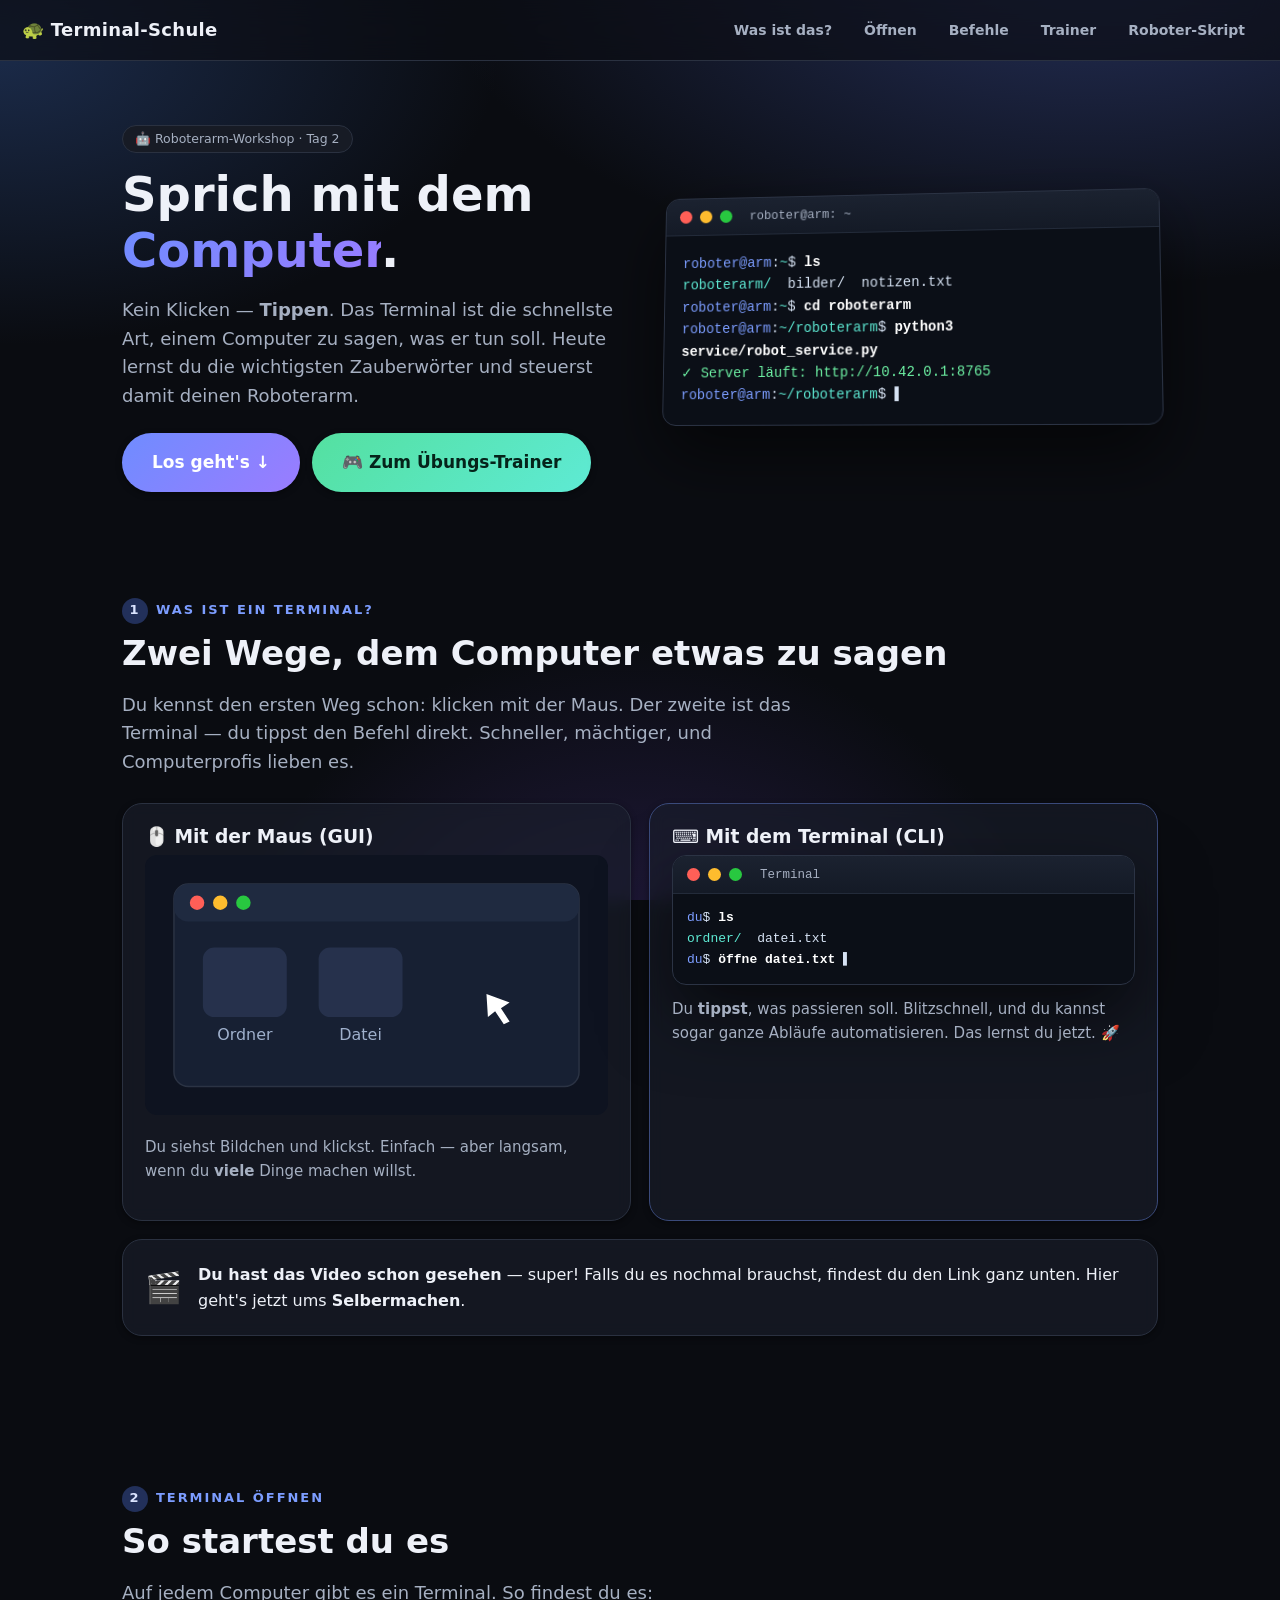
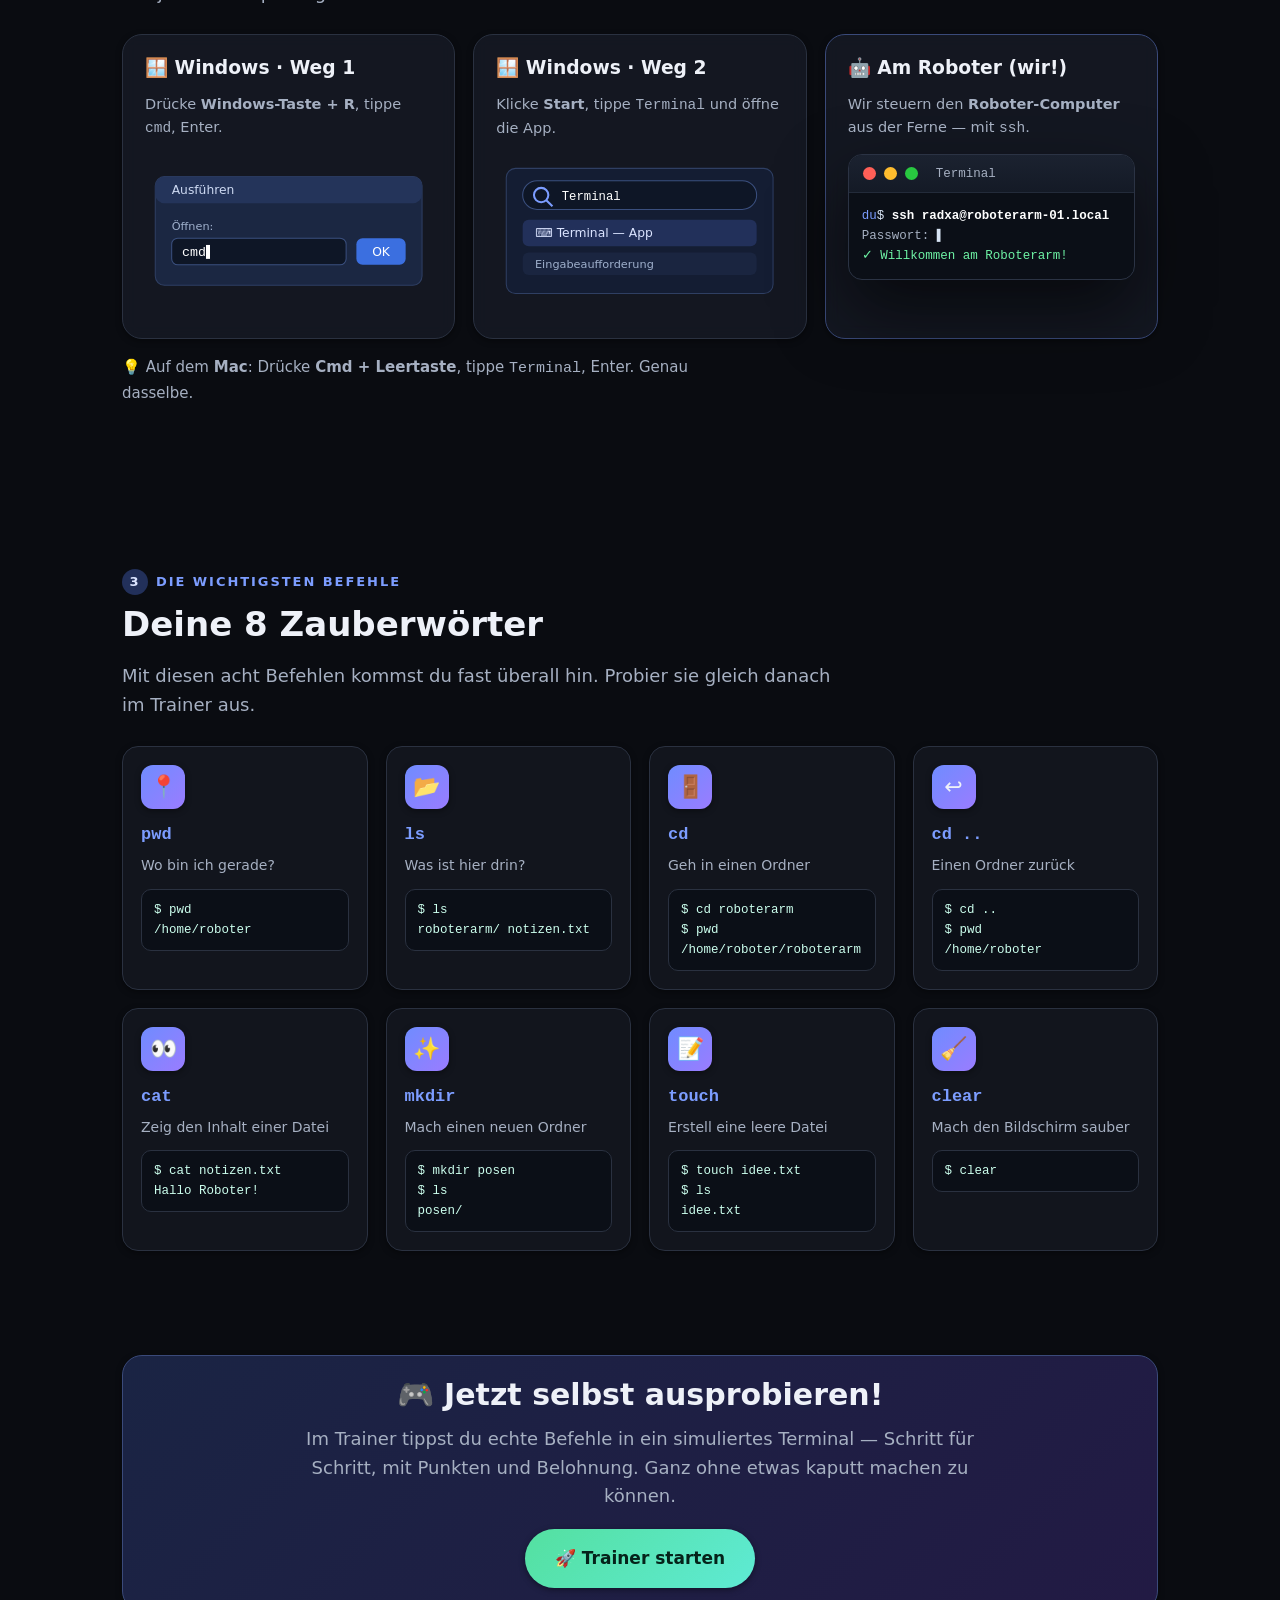
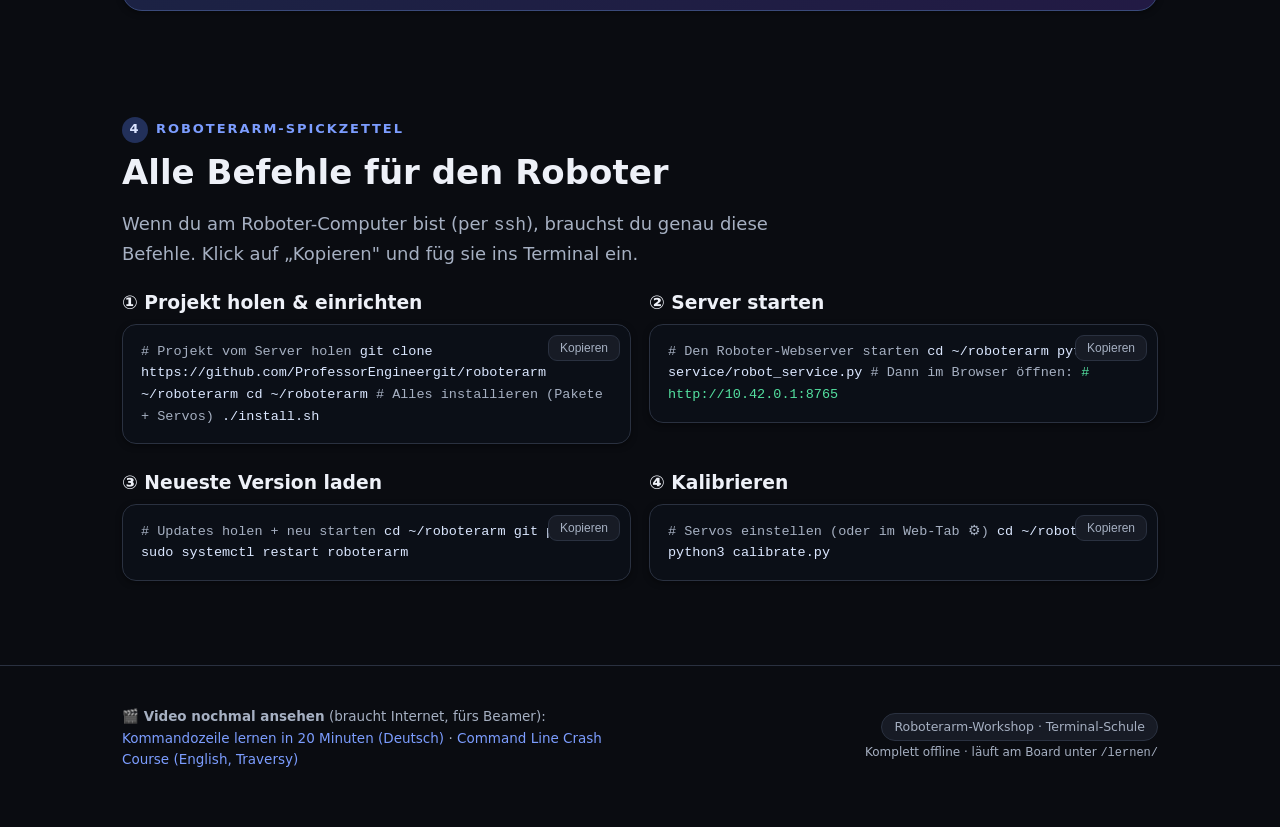
==== lernen/index.html @ f3b768ee "Lern-Website "Terminal-Schule" + Duolingo-Shell-Trainer + GH-Pages-Deploy Neuer Ordner lernen/ als e" ====
<!doctype html>
<html lang="de">
<head>
<meta charset="utf-8">
<meta name="viewport" content="width=device-width, initial-scale=1">
<title>Terminal-Schule 🐢 — Roboterarm-Workshop</title>
<link rel="stylesheet" href="style.css">
</head>
<body>

<nav class="nav">
  <span class="logo">🐢 Terminal-Schule</span>
  <span class="links">
    <a href="#was">Was ist das?</a>
    <a href="#oeffnen">Öffnen</a>
    <a href="#befehle">Befehle</a>
    <a href="trainer/">Trainer</a>
    <a href="#skript">Roboter-Skript</a>
  </span>
</nav>

<!-- HERO -->
<header class="wrap" style="padding:64px 22px 30px;">
  <div class="grid g2" style="align-items:center;gap:34px;">
    <div>
      <span class="badge">🤖 Roboterarm-Workshop · Tag 2</span>
      <h1 style="font-size:48px;font-weight:900;margin:14px 0 10px;">
        Sprich mit dem <span class="grad-text">Computer</span>.
      </h1>
      <p class="lead">Kein Klicken — <b>Tippen</b>. Das Terminal ist die schnellste Art, einem Computer
        zu sagen, was er tun soll. Heute lernst du die wichtigsten Zauberwörter und steuerst damit deinen Roboterarm.</p>
      <div style="display:flex;gap:12px;flex-wrap:wrap;margin-top:22px;">
        <a class="btn primary gross" href="#was">Los geht's ↓</a>
        <a class="btn green gross" href="trainer/">🎮 Zum Übungs-Trainer</a>
      </div>
    </div>
    <div class="float">
      <div class="fenster tilt">
        <div class="bar"><span class="dot r"></span><span class="dot y"></span><span class="dot g"></span>
          <span class="titel">roboter@arm: ~</span></div>
        <div class="term"><span class="pr">roboter@arm</span>:<span class="dir">~</span>$ <span class="cmd">ls</span>
<span class="dir">roboterarm/</span>  bilder/  notizen.txt
<span class="pr">roboter@arm</span>:<span class="dir">~</span>$ <span class="cmd">cd roboterarm</span>
<span class="pr">roboter@arm</span>:<span class="dir">~/roboterarm</span>$ <span class="cmd">python3 service/robot_service.py</span>
<span class="ok">✓ Server läuft: http://10.42.0.1:8765</span>
<span class="pr">roboter@arm</span>:<span class="dir">~/roboterarm</span>$ <span class="blink">▌</span></div>
      </div>
    </div>
  </div>
</header>

<!-- 1. WAS IST DAS -->
<section id="was"><div class="wrap">
  <span class="kapitel"><span class="nr">1</span> Was ist ein Terminal?</span>
  <h2 class="titel">Zwei Wege, dem Computer etwas zu sagen</h2>
  <p class="lead">Du kennst den ersten Weg schon: klicken mit der Maus. Der zweite ist das Terminal — du tippst
    den Befehl direkt. Schneller, mächtiger, und Computerprofis lieben es.</p>
  <div class="grid g2" style="margin-top:26px;">
    <div class="karte">
      <h3>🖱️ Mit der Maus (GUI)</h3>
      <svg viewBox="0 0 320 180" style="width:100%;height:auto;border-radius:12px;background:#0e1320;">
        <rect x="20" y="20" width="280" height="140" rx="10" fill="#172033" stroke="#2b3344"/>
        <rect x="20" y="20" width="280" height="26" rx="10" fill="#1f2a40"/>
        <circle cx="36" cy="33" r="5" fill="#ff5f57"/><circle cx="52" cy="33" r="5" fill="#febc2e"/><circle cx="68" cy="33" r="5" fill="#28c840"/>
        <rect x="40" y="64" width="58" height="48" rx="8" fill="#26314c"/><text x="69" y="128" fill="#9fb0cc" font-size="11" text-anchor="middle">Ordner</text>
        <rect x="120" y="64" width="58" height="48" rx="8" fill="#26314c"/><text x="149" y="128" fill="#9fb0cc" font-size="11" text-anchor="middle">Datei</text>
        <path d="M236 96 l16 6 -6 4 6 9 -4 2 -6 -9 -5 4 z" fill="#fff"/>
      </svg>
      <p class="lead" style="font-size:15px;margin-top:12px;">Du siehst Bildchen und klickst. Einfach — aber langsam,
        wenn du <b>viele</b> Dinge machen willst.</p>
    </div>
    <div class="karte" style="border-color:#3a4a7a;">
      <h3>⌨️ Mit dem Terminal (CLI)</h3>
      <div class="fenster">
        <div class="bar"><span class="dot r"></span><span class="dot y"></span><span class="dot g"></span><span class="titel">Terminal</span></div>
        <div class="term" style="font-size:13px;padding:14px;"><span class="pr">du</span>$ <span class="cmd">ls</span>
<span class="dir">ordner/</span>  datei.txt
<span class="pr">du</span>$ <span class="cmd">öffne datei.txt</span> <span class="blink">▌</span></div>
      </div>
      <p class="lead" style="font-size:15px;margin-top:12px;">Du <b>tippst</b>, was passieren soll. Blitzschnell, und
        du kannst sogar ganze Abläufe automatisieren. Das lernst du jetzt. 🚀</p>
    </div>
  </div>
  <div class="karte" style="margin-top:18px;display:flex;gap:16px;align-items:center;flex-wrap:wrap;">
    <span style="font-size:30px;">🎬</span>
    <div style="flex:1;min-width:240px;">
      <b>Du hast das Video schon gesehen</b> — super! Falls du es nochmal brauchst, findest du den Link ganz unten.
      Hier geht's jetzt ums <b>Selbermachen</b>.
    </div>
  </div>
</div></section>

<!-- 2. ÖFFNEN -->
<section id="oeffnen"><div class="wrap">
  <span class="kapitel"><span class="nr">2</span> Terminal öffnen</span>
  <h2 class="titel">So startest du es</h2>
  <p class="lead">Auf jedem Computer gibt es ein Terminal. So findest du es:</p>
  <div class="grid g3" style="margin-top:26px;">

    <div class="karte">
      <h3>🪟 Windows · Weg 1</h3>
      <p class="lead" style="font-size:14.5px;">Drücke <b>Windows-Taste + R</b>, tippe <code>cmd</code>, Enter.</p>
      <svg viewBox="0 0 280 150" style="width:100%;height:auto;">
        <rect x="10" y="22" width="260" height="106" rx="9" fill="#1b2742" stroke="#2f3f63"/>
        <rect x="10" y="22" width="260" height="26" rx="9" fill="#24345a"/>
        <text x="26" y="39" fill="#cdd9f2" font-size="12">Ausführen</text>
        <text x="26" y="74" fill="#9fb0cc" font-size="11">Öffnen:</text>
        <rect x="26" y="82" width="170" height="26" rx="6" fill="#0e1626" stroke="#3a4f7e"/>
        <text x="36" y="99" fill="#fff" font-size="13" font-family="monospace">cmd<tspan class="blink">▌</tspan></text>
        <rect x="206" y="82" width="48" height="26" rx="6" fill="#3b6fe0"/>
        <text x="230" y="99" fill="#fff" font-size="12" text-anchor="middle">OK</text>
      </svg>
    </div>

    <div class="karte">
      <h3>🪟 Windows · Weg 2</h3>
      <p class="lead" style="font-size:14.5px;">Klicke <b>Start</b>, tippe <code>Terminal</code> und öffne die App.</p>
      <svg viewBox="0 0 280 150" style="width:100%;height:auto;">
        <rect x="10" y="14" width="260" height="122" rx="9" fill="#141d33" stroke="#2f3f63"/>
        <rect x="26" y="26" width="228" height="28" rx="14" fill="#0e1626" stroke="#3a4f7e"/>
        <circle cx="44" cy="40" r="7" fill="none" stroke="#7c9dff" stroke-width="2"/><line x1="49" y1="45" x2="55" y2="51" stroke="#7c9dff" stroke-width="2"/>
        <text x="64" y="45" fill="#fff" font-size="12" font-family="monospace">Terminal</text>
        <rect x="26" y="64" width="228" height="26" rx="6" fill="#22305a"/>
        <text x="38" y="81" fill="#dbe4ff" font-size="12">⌨️  Terminal — App</text>
        <rect x="26" y="96" width="228" height="22" rx="6" fill="#1a2540"/>
        <text x="38" y="111" fill="#9fb0cc" font-size="11">Eingabeaufforderung</text>
      </svg>
    </div>

    <div class="karte" style="border-color:#3a4a7a;">
      <h3>🤖 Am Roboter (wir!)</h3>
      <p class="lead" style="font-size:14.5px;">Wir steuern den <b>Roboter-Computer</b> aus der Ferne — mit <code>ssh</code>.</p>
      <div class="fenster"><div class="bar"><span class="dot r"></span><span class="dot y"></span><span class="dot g"></span><span class="titel">Terminal</span></div>
        <div class="term" style="font-size:12.5px;padding:13px;"><span class="pr">du</span>$ <span class="cmd">ssh radxa@roboterarm-01.local</span>
<span class="mut">Passwort:</span> <span class="blink">▌</span>
<span class="ok">✓ Willkommen am Roboterarm!</span></div></div>
    </div>
  </div>
  <p class="lead" style="margin-top:16px;font-size:15px;">💡 Auf dem <b>Mac</b>: Drücke <b>Cmd + Leertaste</b>,
    tippe <code>Terminal</code>, Enter. Genau dasselbe.</p>
</div></section>

<!-- 3. BEFEHLE -->
<section id="befehle"><div class="wrap">
  <span class="kapitel"><span class="nr">3</span> Die wichtigsten Befehle</span>
  <h2 class="titel">Deine 8 Zauberwörter</h2>
  <p class="lead">Mit diesen acht Befehlen kommst du fast überall hin. Probier sie gleich danach im Trainer aus.</p>
  <div class="grid g4" style="margin-top:26px;" id="befehle-grid"></div>
</div></section>

<!-- CTA Trainer -->
<section style="padding:30px 0;"><div class="wrap">
  <div class="karte" style="text-align:center;background:linear-gradient(135deg,#1a2444,#221a44);border-color:#3a4a7a;">
    <h2 style="font-size:30px;">🎮 Jetzt selbst ausprobieren!</h2>
    <p class="lead" style="margin:0 auto 18px;">Im Trainer tippst du echte Befehle in ein simuliertes Terminal —
      Schritt für Schritt, mit Punkten und Belohnung. Ganz ohne etwas kaputt machen zu können.</p>
    <a class="btn green gross" href="trainer/">🚀 Trainer starten</a>
  </div>
</div></section>

<!-- 4. ROBOTER-SKRIPT -->
<section id="skript"><div class="wrap">
  <span class="kapitel"><span class="nr">4</span> Roboterarm-Spickzettel</span>
  <h2 class="titel">Alle Befehle für den Roboter</h2>
  <p class="lead">Wenn du am Roboter-Computer bist (per <code>ssh</code>), brauchst du genau diese Befehle.
    Klick auf „Kopieren" und füg sie ins Terminal ein.</p>

  <div class="grid g2" style="margin-top:24px;">
    <div>
      <h3>① Projekt holen &amp; einrichten</h3>
      <div class="code"><button class="copy">Kopieren</button><span class="c"># Projekt vom Server holen</span>
git clone https://github.com/ProfessorEngineergit/roboterarm ~/roboterarm
cd ~/roboterarm
<span class="c"># Alles installieren (Pakete + Servos)</span>
./install.sh</div>
    </div>
    <div>
      <h3>② Server starten</h3>
      <div class="code"><button class="copy">Kopieren</button><span class="c"># Den Roboter-Webserver starten</span>
cd ~/roboterarm
python3 service/robot_service.py
<span class="c"># Dann im Browser öffnen:</span>
<span class="p"># http://10.42.0.1:8765</span></div>
    </div>
    <div>
      <h3>③ Neueste Version laden</h3>
      <div class="code"><button class="copy">Kopieren</button><span class="c"># Updates holen + neu starten</span>
cd ~/roboterarm
git pull
sudo systemctl restart roboterarm</div>
    </div>
    <div>
      <h3>④ Kalibrieren</h3>
      <div class="code"><button class="copy">Kopieren</button><span class="c"># Servos einstellen (oder im Web-Tab ⚙)</span>
cd ~/roboterarm
python3 calibrate.py</div>
    </div>
  </div>
</div></section>

<footer class="foot"><div class="wrap">
  <div class="grid g2" style="align-items:center;">
    <div>
      <b>🎬 Video nochmal ansehen</b> (braucht Internet, fürs Beamer):<br>
      <a href="https://www.youtube.com/watch?v=4xjaPQCiBfM" target="_blank" rel="noopener">Kommandozeile lernen in 20 Minuten (Deutsch)</a> ·
      <a href="https://www.youtube.com/watch?v=uwAqEzhyjtw" target="_blank" rel="noopener">Command Line Crash Course (English, Traversy)</a>
    </div>
    <div style="text-align:right;">
      <span class="badge">Roboterarm-Workshop · Terminal-Schule</span><br>
      <span style="font-size:12px;">Komplett offline · läuft am Board unter <code>/lernen/</code></span>
    </div>
  </div>
</div></footer>

<script>
const BEFEHLE = [
  ["📍","pwd","Wo bin ich gerade?","$ pwd\n/home/roboter"],
  ["📂","ls","Was ist hier drin?","$ ls\nroboterarm/  notizen.txt"],
  ["🚪","cd","Geh in einen Ordner","$ cd roboterarm\n$ pwd\n/home/roboter/roboterarm"],
  ["↩️","cd ..","Einen Ordner zurück","$ cd ..\n$ pwd\n/home/roboter"],
  ["👀","cat","Zeig den Inhalt einer Datei","$ cat notizen.txt\nHallo Roboter!"],
  ["✨","mkdir","Mach einen neuen Ordner","$ mkdir posen\n$ ls\nposen/"],
  ["📝","touch","Erstell eine leere Datei","$ touch idee.txt\n$ ls\nidee.txt"],
  ["🧹","clear","Mach den Bildschirm sauber","$ clear"],
];
document.getElementById("befehle-grid").innerHTML = BEFEHLE.map(([i,c,t,m]) => `
  <div class="cmd-karte">
    <div class="ikon" style="font-size:22px;">${i}</div>
    <code>${c}</code>
    <p>${t}</p>
    <div class="mini">${m.replace(/\n/g,"<br>")}</div>
  </div>`).join("");

document.querySelectorAll(".copy").forEach(btn => btn.addEventListener("click", () => {
  const code = btn.parentElement.cloneNode(true);
  code.querySelector(".copy").remove();
  navigator.clipboard.writeText(code.textContent.trim()).then(() => {
    btn.textContent = "✓ Kopiert"; setTimeout(() => btn.textContent = "Kopieren", 1500);
  }).catch(() => { btn.textContent = "⌘C drücken"; });
}));
</script>
</body>
</html>
---- lernen/style.css ----
/* Terminal-Schule — gemeinsames Design (dunkel, „krass", 3D, offline, ohne Web-Fonts) */
:root{
  --bg:#0a0c11; --surface:#12151d; --surface-2:#171b25; --glass:rgba(28,33,46,.6);
  --primary:#7c9dff; --violet:#9b8cff; --green:#54e0a0; --termgreen:#6ef3a5;
  --amber:#fbbf24; --pink:#f472b6; --cyan:#5eead4; --red:#ef4444;
  --text:#eef1f8; --muted:#a6b0c2; --outline:#2a3140;
  --grad:linear-gradient(135deg,#6f8cff,#9a7cff); --grad2:linear-gradient(135deg,#54e0a0,#5eead4);
  --e1:0 2px 6px rgba(0,0,0,.4); --e2:0 12px 30px rgba(0,0,0,.5); --e3:0 30px 70px rgba(0,0,0,.6);
  --r:20px;
}
*{box-sizing:border-box;}
html{scroll-behavior:smooth;}
body{margin:0;color:var(--text);font-family:system-ui,-apple-system,"Segoe UI",Roboto,sans-serif;line-height:1.6;
  background:
    radial-gradient(1200px 600px at 85% -5%, #25305a 0%, transparent 55%),
    radial-gradient(1000px 600px at 0% 5%, #1b2b4a 0%, transparent 50%),
    radial-gradient(800px 800px at 50% 120%, #2a1f4d 0%, transparent 55%),
    var(--bg);
  background-attachment:fixed;}
a{color:var(--primary);text-decoration:none;}
h1,h2,h3{line-height:1.15;margin:0 0 .4em;}
.wrap{max-width:1080px;margin:0 auto;padding:0 22px;}
.grad-text{background:var(--grad);-webkit-background-clip:text;background-clip:text;color:transparent;}

/* Top-Navigation */
.nav{position:sticky;top:0;z-index:50;display:flex;align-items:center;gap:18px;flex-wrap:wrap;
  padding:12px 22px;background:rgba(12,14,20,.7);backdrop-filter:blur(14px);border-bottom:1px solid var(--outline);}
.nav .logo{font-weight:800;font-size:18px;letter-spacing:.3px;}
.nav .links{display:flex;gap:6px;flex-wrap:wrap;margin-left:auto;}
.nav .links a{color:var(--muted);padding:7px 13px;border-radius:999px;font-size:14px;font-weight:600;transition:.15s;}
.nav .links a:hover{background:var(--surface-2);color:var(--text);}

/* Buttons */
.btn{display:inline-flex;align-items:center;gap:9px;border:none;cursor:pointer;font-weight:700;font-size:15px;
  padding:13px 24px;border-radius:999px;background:var(--surface-2);color:var(--text);box-shadow:var(--e1);
  transition:transform .12s,box-shadow .2s,filter .2s;text-decoration:none;}
.btn:hover{transform:translateY(-2px);box-shadow:var(--e2);}
.btn.primary{background:var(--grad);color:#fff;}
.btn.green{background:var(--grad2);color:#05231a;}
.btn.gross{font-size:17px;padding:16px 30px;}

/* Sektionen */
section{padding:74px 0;}
.kapitel{font-size:13px;font-weight:800;letter-spacing:.15em;text-transform:uppercase;color:var(--primary);
  display:inline-flex;align-items:center;gap:8px;margin-bottom:10px;}
.kapitel .nr{display:inline-grid;place-items:center;width:26px;height:26px;border-radius:50%;
  background:var(--primary-container,#22305a);color:#dbe4ff;font-size:13px;}
h2.titel{font-size:34px;font-weight:800;}
.lead{font-size:18px;color:var(--muted);max-width:62ch;}

/* Glas-Karten */
.karte{background:var(--glass);border:1px solid var(--outline);border-radius:var(--r);padding:22px;
  box-shadow:var(--e1);backdrop-filter:blur(8px);}
.grid{display:grid;gap:18px;}
.g2{grid-template-columns:1fr 1fr;} .g3{grid-template-columns:repeat(3,1fr);} .g4{grid-template-columns:repeat(4,1fr);}
@media(max-width:860px){.g2,.g3,.g4{grid-template-columns:1fr;}}

/* 3D-Terminal-Fenster (SVG-frei, reines CSS) */
.fenster{border-radius:14px;overflow:hidden;border:1px solid #2b3344;background:#0b0f17;box-shadow:var(--e3);}
.fenster .bar{display:flex;align-items:center;gap:8px;height:38px;padding:0 14px;
  background:linear-gradient(180deg,#1b2230,#141a26);border-bottom:1px solid #232b3a;}
.fenster .bar .dot{width:13px;height:13px;border-radius:50%;}
.dot.r{background:#ff5f57;} .dot.y{background:#febc2e;} .dot.g{background:#28c840;}
.fenster .bar .titel{margin-left:10px;font-size:12.5px;color:var(--muted);font-family:ui-monospace,monospace;}
.term{font-family:ui-monospace,"SF Mono",Menlo,monospace;font-size:14px;padding:18px;color:#d7e3f4;
  white-space:pre-wrap;min-height:60px;}
.term .pr{color:var(--primary);} .term .cmd{color:#fff;font-weight:600;} .term .ok{color:var(--termgreen);}
.term .mut{color:var(--muted);} .term .dir{color:var(--cyan);}
.tilt{transform:perspective(1400px) rotateX(6deg) rotateY(-7deg);transition:transform .4s;}
.tilt:hover{transform:perspective(1400px) rotateX(2deg) rotateY(-2deg);}
.blink{animation:blink 1s steps(1) infinite;} @keyframes blink{50%{opacity:0;}}
.float{animation:float 6s ease-in-out infinite;} @keyframes float{50%{transform:translateY(-12px);}}

/* Befehls-Karten */
.cmd-karte{background:var(--surface);border:1px solid var(--outline);border-radius:16px;padding:18px;
  box-shadow:var(--e1);transition:transform .14s,box-shadow .14s,border-color .14s;}
.cmd-karte:hover{transform:translateY(-4px);box-shadow:var(--e2);border-color:var(--primary);}
.cmd-karte .ikon{width:44px;height:44px;border-radius:12px;display:grid;place-items:center;margin-bottom:12px;
  background:var(--grad);box-shadow:var(--e1);}
.cmd-karte code{font-size:17px;font-weight:700;color:var(--primary);font-family:ui-monospace,monospace;}
.cmd-karte p{color:var(--muted);font-size:14px;margin:6px 0 12px;}
.mini{background:#0b0f17;border:1px solid var(--outline);border-radius:10px;padding:10px 12px;
  font-family:ui-monospace,monospace;font-size:12.5px;color:#cfe;}

/* Kopier-Codeblock */
.code{position:relative;background:#0b0f17;border:1px solid var(--outline);border-radius:14px;padding:16px 18px;
  font-family:ui-monospace,monospace;font-size:13.5px;color:#dbe7ff;overflow-x:auto;box-shadow:var(--e1);margin:10px 0;}
.code .c{color:var(--muted);} .code .p{color:var(--green);}
.copy{position:absolute;top:10px;right:10px;background:var(--surface-2);border:1px solid var(--outline);color:var(--muted);
  border-radius:9px;padding:5px 11px;font-size:12px;cursor:pointer;}
.copy:hover{color:var(--text);border-color:var(--primary);}

.foot{padding:40px 0 60px;color:var(--muted);font-size:13.5px;border-top:1px solid var(--outline);}
.badge{display:inline-block;background:var(--surface-2);border:1px solid var(--outline);border-radius:999px;
  padding:3px 12px;font-size:12.5px;color:var(--muted);}
.sr-only{position:absolute;width:1px;height:1px;overflow:hidden;clip:rect(0 0 0 0);}
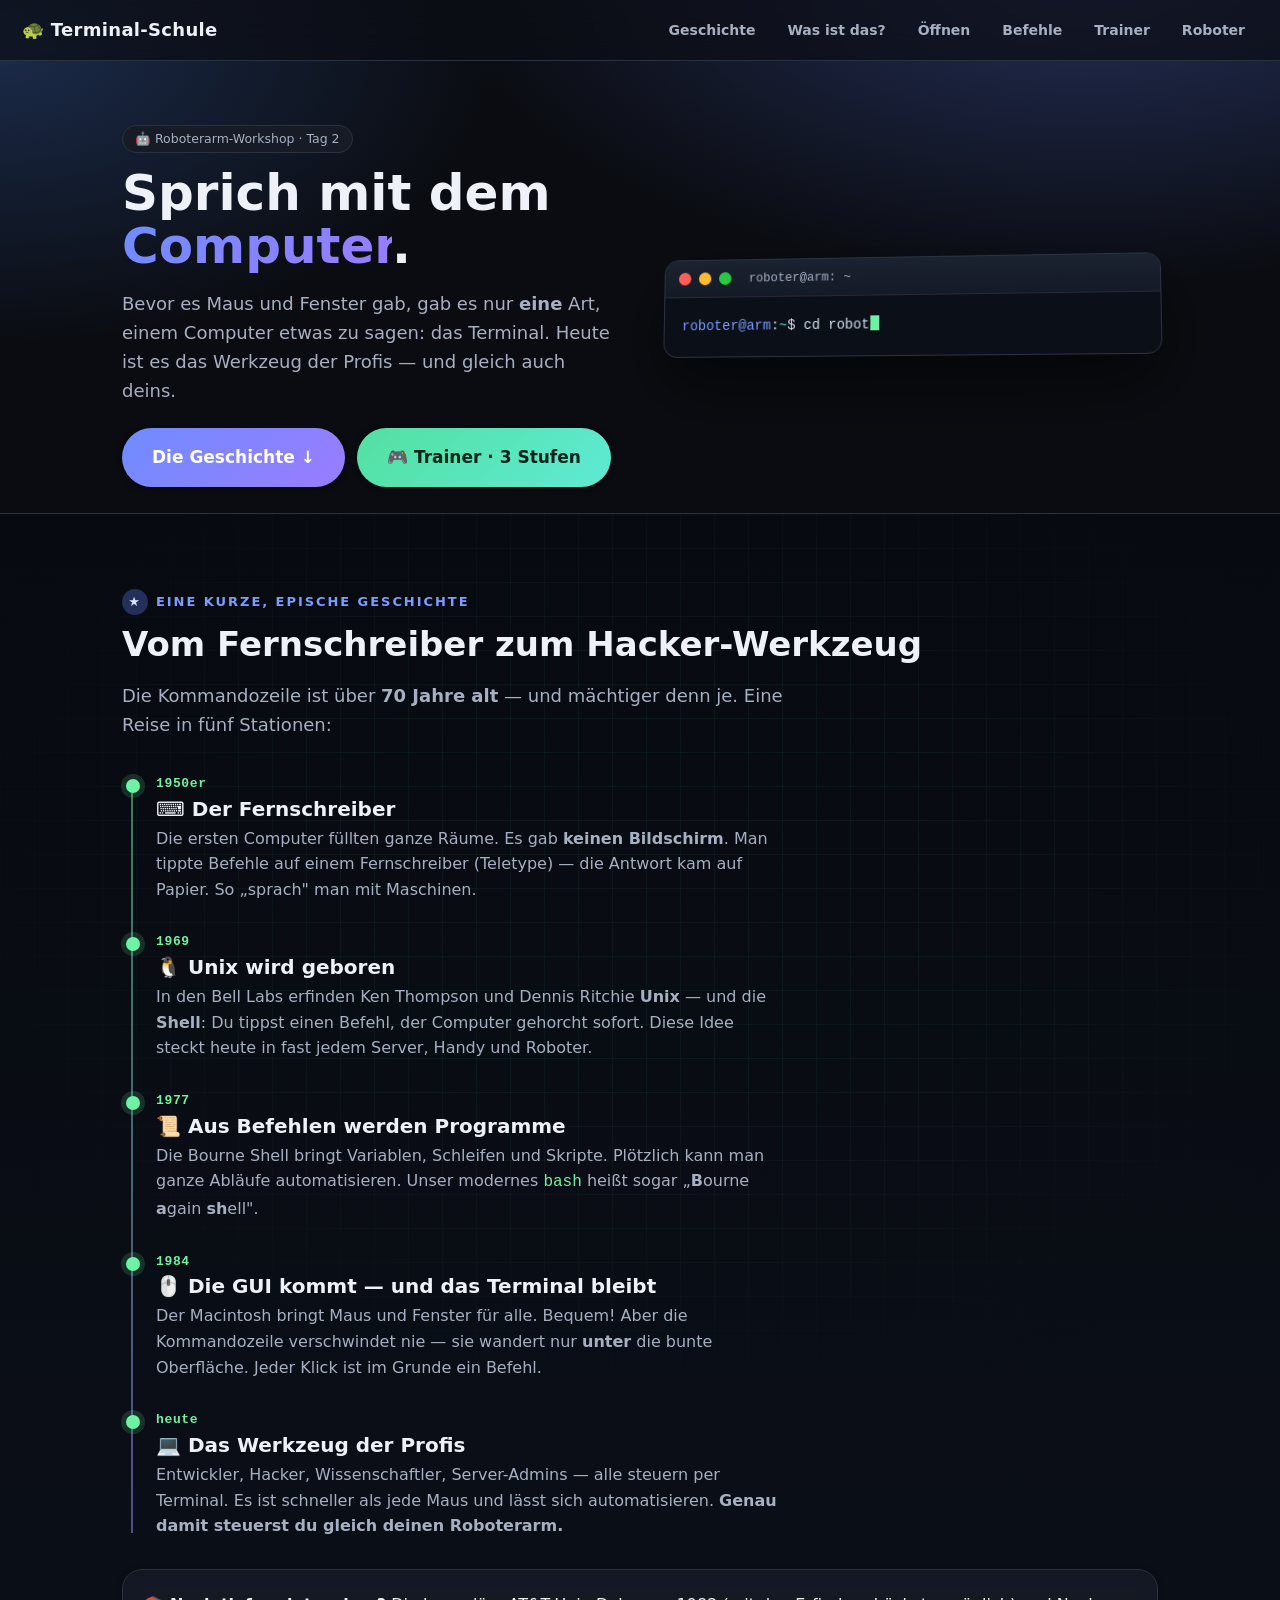
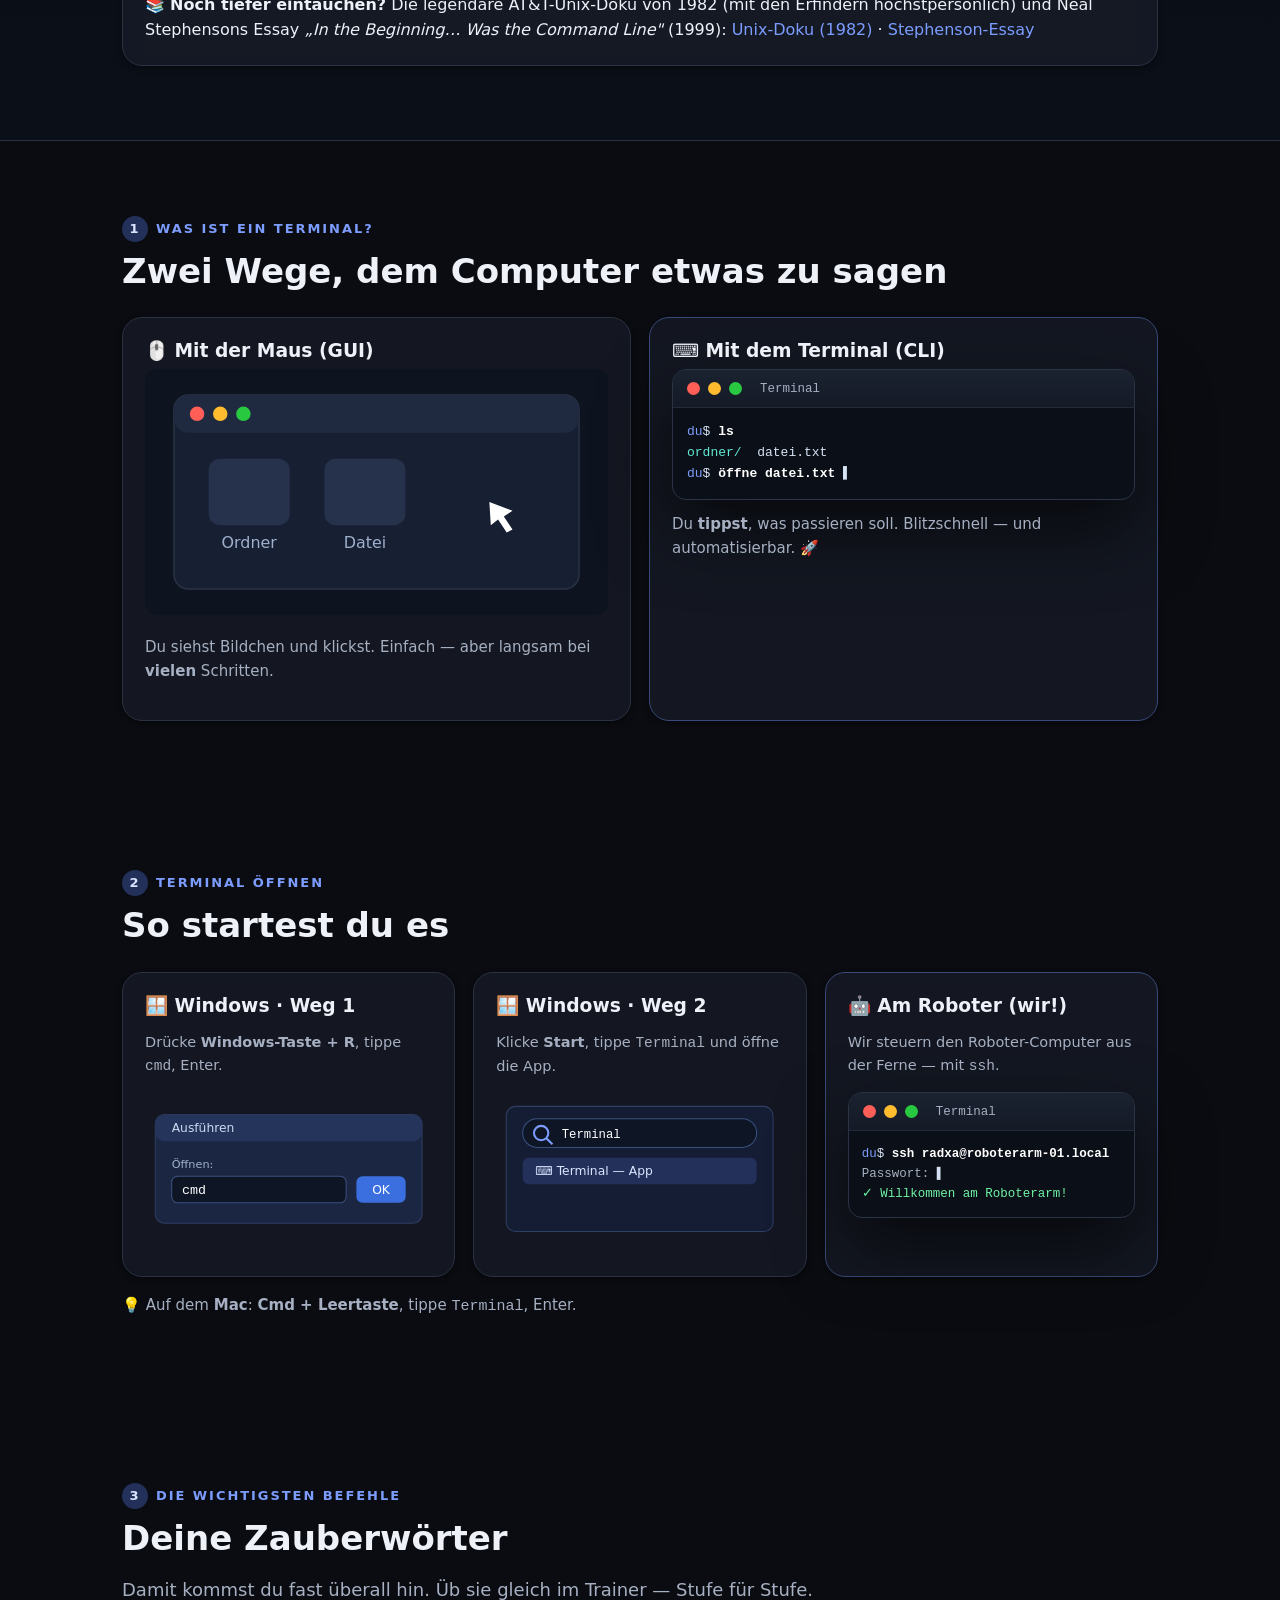
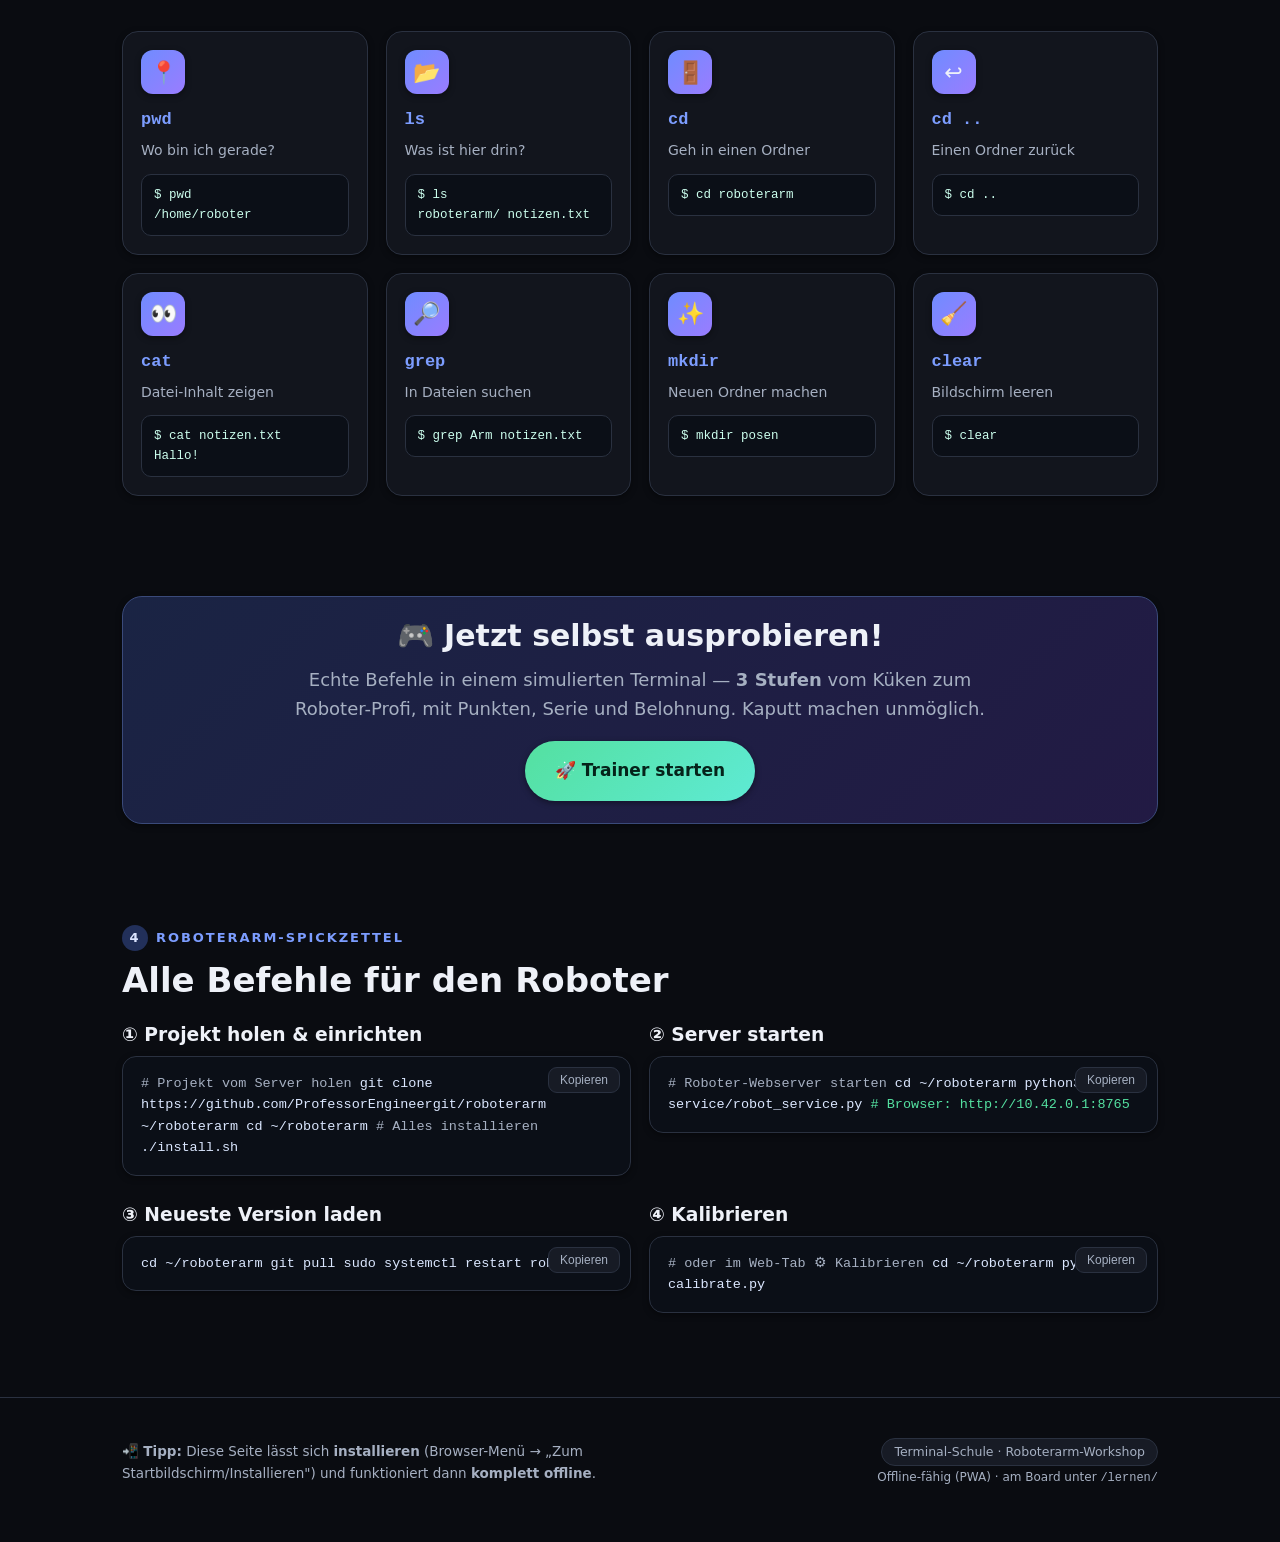
==== commit 4ba9d419: "Lern-Website: epische Geschichte, 3-Stufen-Trainer, PWA-Offline-Caching - index.html: cinematische G" ====
--- a/lernen/index.html
+++ b/lernen/index.html
@@ -4,6 +4,10 @@
 <meta charset="utf-8">
 <meta name="viewport" content="width=device-width, initial-scale=1">
 <title>Terminal-Schule 🐢 — Roboterarm-Workshop</title>
+<meta name="theme-color" content="#0a0c11">
+<meta name="description" content="Lerne die Kommandozeile — epische Geschichte, die wichtigsten Befehle und ein Übungs-Trainer mit 3 Stufen. Komplett offline.">
+<link rel="manifest" href="manifest.json">
+<link rel="icon" href="icon.svg" type="image/svg+xml">
 <link rel="stylesheet" href="style.css">
 </head>
 <body>
@@ -11,108 +15,116 @@
 <nav class="nav">
   <span class="logo">🐢 Terminal-Schule</span>
   <span class="links">
+    <a href="#geschichte">Geschichte</a>
     <a href="#was">Was ist das?</a>
     <a href="#oeffnen">Öffnen</a>
     <a href="#befehle">Befehle</a>
     <a href="trainer/">Trainer</a>
-    <a href="#skript">Roboter-Skript</a>
+    <a href="#skript">Roboter</a>
   </span>
 </nav>
 
 <!-- HERO -->
-<header class="wrap" style="padding:64px 22px 30px;">
+<header class="wrap" style="padding:64px 22px 26px;">
   <div class="grid g2" style="align-items:center;gap:34px;">
-    <div>
+    <div class="reveal an">
       <span class="badge">🤖 Roboterarm-Workshop · Tag 2</span>
-      <h1 style="font-size:48px;font-weight:900;margin:14px 0 10px;">
+      <h1 style="font-size:50px;font-weight:900;margin:14px 0 10px;line-height:1.05;">
         Sprich mit dem <span class="grad-text">Computer</span>.
       </h1>
-      <p class="lead">Kein Klicken — <b>Tippen</b>. Das Terminal ist die schnellste Art, einem Computer
-        zu sagen, was er tun soll. Heute lernst du die wichtigsten Zauberwörter und steuerst damit deinen Roboterarm.</p>
+      <p class="lead">Bevor es Maus und Fenster gab, gab es nur <b>eine</b> Art, einem Computer etwas zu sagen:
+        das Terminal. Heute ist es das Werkzeug der Profis — und gleich auch deins.</p>
       <div style="display:flex;gap:12px;flex-wrap:wrap;margin-top:22px;">
-        <a class="btn primary gross" href="#was">Los geht's ↓</a>
-        <a class="btn green gross" href="trainer/">🎮 Zum Übungs-Trainer</a>
+        <a class="btn primary gross" href="#geschichte">Die Geschichte ↓</a>
+        <a class="btn green gross" href="trainer/">🎮 Trainer · 3 Stufen</a>
       </div>
     </div>
     <div class="float">
       <div class="fenster tilt">
         <div class="bar"><span class="dot r"></span><span class="dot y"></span><span class="dot g"></span>
           <span class="titel">roboter@arm: ~</span></div>
-        <div class="term"><span class="pr">roboter@arm</span>:<span class="dir">~</span>$ <span class="cmd">ls</span>
-<span class="dir">roboterarm/</span>  bilder/  notizen.txt
-<span class="pr">roboter@arm</span>:<span class="dir">~</span>$ <span class="cmd">cd roboterarm</span>
-<span class="pr">roboter@arm</span>:<span class="dir">~/roboterarm</span>$ <span class="cmd">python3 service/robot_service.py</span>
-<span class="ok">✓ Server läuft: http://10.42.0.1:8765</span>
-<span class="pr">roboter@arm</span>:<span class="dir">~/roboterarm</span>$ <span class="blink">▌</span></div>
+        <div class="term" id="hero-term"><span class="pr">roboter@arm</span>:<span class="dir">~</span>$ <span id="tw"></span><span class="tw-cursor"></span></div>
       </div>
     </div>
   </div>
 </header>
+
+<!-- EPIC: GESCHICHTE -->
+<section id="geschichte" class="epic"><div class="wrap">
+  <span class="kapitel reveal"><span class="nr">★</span> Eine kurze, epische Geschichte</span>
+  <h2 class="titel reveal">Vom Fernschreiber zum Hacker-Werkzeug</h2>
+  <p class="lead reveal">Die Kommandozeile ist über <b>70 Jahre alt</b> — und mächtiger denn je. Eine Reise in fünf Stationen:</p>
+  <div class="tl">
+    <div class="tl-item reveal"><div class="tl-jahr">1950er</div><h3>⌨️ Der Fernschreiber</h3>
+      <p>Die ersten Computer füllten ganze Räume. Es gab <b>keinen Bildschirm</b>. Man tippte Befehle auf einem
+        Fernschreiber (Teletype) — die Antwort kam auf Papier. So „sprach" man mit Maschinen.</p></div>
+    <div class="tl-item reveal"><div class="tl-jahr">1969</div><h3>🐧 Unix wird geboren</h3>
+      <p>In den Bell Labs erfinden Ken Thompson und Dennis Ritchie <b>Unix</b> — und die <b>Shell</b>: Du tippst
+        einen Befehl, der Computer gehorcht sofort. Diese Idee steckt heute in fast jedem Server, Handy und Roboter.</p></div>
+    <div class="tl-item reveal"><div class="tl-jahr">1977</div><h3>📜 Aus Befehlen werden Programme</h3>
+      <p>Die Bourne Shell bringt Variablen, Schleifen und Skripte. Plötzlich kann man ganze Abläufe automatisieren.
+        Unser modernes <span class="term-green">bash</span> heißt sogar „<b>B</b>ourne <b>a</b>gain <b>sh</b>ell".</p></div>
+    <div class="tl-item reveal"><div class="tl-jahr">1984</div><h3>🖱️ Die GUI kommt — und das Terminal bleibt</h3>
+      <p>Der Macintosh bringt Maus und Fenster für alle. Bequem! Aber die Kommandozeile verschwindet nie —
+        sie wandert nur <b>unter</b> die bunte Oberfläche. Jeder Klick ist im Grunde ein Befehl.</p></div>
+    <div class="tl-item reveal"><div class="tl-jahr">heute</div><h3>💻 Das Werkzeug der Profis</h3>
+      <p>Entwickler, Hacker, Wissenschaftler, Server-Admins — alle steuern per Terminal. Es ist schneller als jede
+        Maus und lässt sich automatisieren. <b>Genau damit steuerst du gleich deinen Roboterarm.</b></p></div>
+  </div>
+  <div class="karte reveal" style="margin-top:14px;">
+    📚 <b>Noch tiefer eintauchen?</b> Die legendäre AT&amp;T-Unix-Doku von 1982 (mit den Erfindern höchstpersönlich) und
+    Neal Stephensons Essay <i>„In the Beginning… Was the Command Line"</i> (1999):
+    <a href="https://www.youtube.com/results?search_query=AT%26T+1982+Unix+documentary+Bell+Labs" target="_blank" rel="noopener">Unix-Doku (1982)</a> ·
+    <a href="https://en.wikipedia.org/wiki/In_the_Beginning..._Was_the_Command_Line" target="_blank" rel="noopener">Stephenson-Essay</a>
+  </div>
+</div></section>
 
 <!-- 1. WAS IST DAS -->
 <section id="was"><div class="wrap">
-  <span class="kapitel"><span class="nr">1</span> Was ist ein Terminal?</span>
-  <h2 class="titel">Zwei Wege, dem Computer etwas zu sagen</h2>
-  <p class="lead">Du kennst den ersten Weg schon: klicken mit der Maus. Der zweite ist das Terminal — du tippst
-    den Befehl direkt. Schneller, mächtiger, und Computerprofis lieben es.</p>
+  <span class="kapitel reveal"><span class="nr">1</span> Was ist ein Terminal?</span>
+  <h2 class="titel reveal">Zwei Wege, dem Computer etwas zu sagen</h2>
   <div class="grid g2" style="margin-top:26px;">
-    <div class="karte">
+    <div class="karte reveal">
       <h3>🖱️ Mit der Maus (GUI)</h3>
-      <svg viewBox="0 0 320 180" style="width:100%;height:auto;border-radius:12px;background:#0e1320;">
-        <rect x="20" y="20" width="280" height="140" rx="10" fill="#172033" stroke="#2b3344"/>
-        <rect x="20" y="20" width="280" height="26" rx="10" fill="#1f2a40"/>
-        <circle cx="36" cy="33" r="5" fill="#ff5f57"/><circle cx="52" cy="33" r="5" fill="#febc2e"/><circle cx="68" cy="33" r="5" fill="#28c840"/>
-        <rect x="40" y="64" width="58" height="48" rx="8" fill="#26314c"/><text x="69" y="128" fill="#9fb0cc" font-size="11" text-anchor="middle">Ordner</text>
-        <rect x="120" y="64" width="58" height="48" rx="8" fill="#26314c"/><text x="149" y="128" fill="#9fb0cc" font-size="11" text-anchor="middle">Datei</text>
-        <path d="M236 96 l16 6 -6 4 6 9 -4 2 -6 -9 -5 4 z" fill="#fff"/>
+      <svg viewBox="0 0 320 170" style="width:100%;height:auto;border-radius:12px;background:#0e1320;">
+        <rect x="20" y="18" width="280" height="134" rx="10" fill="#172033" stroke="#2b3344"/>
+        <rect x="20" y="18" width="280" height="26" rx="10" fill="#1f2a40"/>
+        <circle cx="36" cy="31" r="5" fill="#ff5f57"/><circle cx="52" cy="31" r="5" fill="#febc2e"/><circle cx="68" cy="31" r="5" fill="#28c840"/>
+        <rect x="44" y="62" width="56" height="46" rx="8" fill="#26314c"/><text x="72" y="124" fill="#9fb0cc" font-size="11" text-anchor="middle">Ordner</text>
+        <rect x="124" y="62" width="56" height="46" rx="8" fill="#26314c"/><text x="152" y="124" fill="#9fb0cc" font-size="11" text-anchor="middle">Datei</text>
+        <path d="M238 92 l16 6 -6 4 6 9 -4 2 -6 -9 -5 4 z" fill="#fff"/>
       </svg>
-      <p class="lead" style="font-size:15px;margin-top:12px;">Du siehst Bildchen und klickst. Einfach — aber langsam,
-        wenn du <b>viele</b> Dinge machen willst.</p>
-    </div>
-    <div class="karte" style="border-color:#3a4a7a;">
+      <p class="lead" style="font-size:15px;margin-top:12px;">Du siehst Bildchen und klickst. Einfach — aber langsam bei <b>vielen</b> Schritten.</p>
+    </div>
+    <div class="karte reveal" style="border-color:#3a4a7a;">
       <h3>⌨️ Mit dem Terminal (CLI)</h3>
-      <div class="fenster">
-        <div class="bar"><span class="dot r"></span><span class="dot y"></span><span class="dot g"></span><span class="titel">Terminal</span></div>
+      <div class="fenster"><div class="bar"><span class="dot r"></span><span class="dot y"></span><span class="dot g"></span><span class="titel">Terminal</span></div>
         <div class="term" style="font-size:13px;padding:14px;"><span class="pr">du</span>$ <span class="cmd">ls</span>
 <span class="dir">ordner/</span>  datei.txt
-<span class="pr">du</span>$ <span class="cmd">öffne datei.txt</span> <span class="blink">▌</span></div>
-      </div>
-      <p class="lead" style="font-size:15px;margin-top:12px;">Du <b>tippst</b>, was passieren soll. Blitzschnell, und
-        du kannst sogar ganze Abläufe automatisieren. Das lernst du jetzt. 🚀</p>
-    </div>
-  </div>
-  <div class="karte" style="margin-top:18px;display:flex;gap:16px;align-items:center;flex-wrap:wrap;">
-    <span style="font-size:30px;">🎬</span>
-    <div style="flex:1;min-width:240px;">
-      <b>Du hast das Video schon gesehen</b> — super! Falls du es nochmal brauchst, findest du den Link ganz unten.
-      Hier geht's jetzt ums <b>Selbermachen</b>.
+<span class="pr">du</span>$ <span class="cmd">öffne datei.txt</span> <span class="blink">▌</span></div></div>
+      <p class="lead" style="font-size:15px;margin-top:12px;">Du <b>tippst</b>, was passieren soll. Blitzschnell — und automatisierbar. 🚀</p>
     </div>
   </div>
 </div></section>
 
 <!-- 2. ÖFFNEN -->
 <section id="oeffnen"><div class="wrap">
-  <span class="kapitel"><span class="nr">2</span> Terminal öffnen</span>
-  <h2 class="titel">So startest du es</h2>
-  <p class="lead">Auf jedem Computer gibt es ein Terminal. So findest du es:</p>
+  <span class="kapitel reveal"><span class="nr">2</span> Terminal öffnen</span>
+  <h2 class="titel reveal">So startest du es</h2>
   <div class="grid g3" style="margin-top:26px;">
-
-    <div class="karte">
+    <div class="karte reveal">
       <h3>🪟 Windows · Weg 1</h3>
       <p class="lead" style="font-size:14.5px;">Drücke <b>Windows-Taste + R</b>, tippe <code>cmd</code>, Enter.</p>
       <svg viewBox="0 0 280 150" style="width:100%;height:auto;">
         <rect x="10" y="22" width="260" height="106" rx="9" fill="#1b2742" stroke="#2f3f63"/>
-        <rect x="10" y="22" width="260" height="26" rx="9" fill="#24345a"/>
-        <text x="26" y="39" fill="#cdd9f2" font-size="12">Ausführen</text>
+        <rect x="10" y="22" width="260" height="26" rx="9" fill="#24345a"/><text x="26" y="39" fill="#cdd9f2" font-size="12">Ausführen</text>
         <text x="26" y="74" fill="#9fb0cc" font-size="11">Öffnen:</text>
         <rect x="26" y="82" width="170" height="26" rx="6" fill="#0e1626" stroke="#3a4f7e"/>
-        <text x="36" y="99" fill="#fff" font-size="13" font-family="monospace">cmd<tspan class="blink">▌</tspan></text>
-        <rect x="206" y="82" width="48" height="26" rx="6" fill="#3b6fe0"/>
-        <text x="230" y="99" fill="#fff" font-size="12" text-anchor="middle">OK</text>
+        <text x="36" y="99" fill="#fff" font-size="13" font-family="monospace">cmd</text>
+        <rect x="206" y="82" width="48" height="26" rx="6" fill="#3b6fe0"/><text x="230" y="99" fill="#fff" font-size="12" text-anchor="middle">OK</text>
       </svg>
     </div>
-
-    <div class="karte">
+    <div class="karte reveal">
       <h3>🪟 Windows · Weg 2</h3>
       <p class="lead" style="font-size:14.5px;">Klicke <b>Start</b>, tippe <code>Terminal</code> und öffne die App.</p>
       <svg viewBox="0 0 280 150" style="width:100%;height:auto;">
@@ -120,124 +132,116 @@
         <rect x="26" y="26" width="228" height="28" rx="14" fill="#0e1626" stroke="#3a4f7e"/>
         <circle cx="44" cy="40" r="7" fill="none" stroke="#7c9dff" stroke-width="2"/><line x1="49" y1="45" x2="55" y2="51" stroke="#7c9dff" stroke-width="2"/>
         <text x="64" y="45" fill="#fff" font-size="12" font-family="monospace">Terminal</text>
-        <rect x="26" y="64" width="228" height="26" rx="6" fill="#22305a"/>
-        <text x="38" y="81" fill="#dbe4ff" font-size="12">⌨️  Terminal — App</text>
-        <rect x="26" y="96" width="228" height="22" rx="6" fill="#1a2540"/>
-        <text x="38" y="111" fill="#9fb0cc" font-size="11">Eingabeaufforderung</text>
+        <rect x="26" y="64" width="228" height="26" rx="6" fill="#22305a"/><text x="38" y="81" fill="#dbe4ff" font-size="12">⌨️  Terminal — App</text>
       </svg>
     </div>
-
-    <div class="karte" style="border-color:#3a4a7a;">
+    <div class="karte reveal" style="border-color:#3a4a7a;">
       <h3>🤖 Am Roboter (wir!)</h3>
-      <p class="lead" style="font-size:14.5px;">Wir steuern den <b>Roboter-Computer</b> aus der Ferne — mit <code>ssh</code>.</p>
+      <p class="lead" style="font-size:14.5px;">Wir steuern den Roboter-Computer aus der Ferne — mit <code>ssh</code>.</p>
       <div class="fenster"><div class="bar"><span class="dot r"></span><span class="dot y"></span><span class="dot g"></span><span class="titel">Terminal</span></div>
         <div class="term" style="font-size:12.5px;padding:13px;"><span class="pr">du</span>$ <span class="cmd">ssh radxa@roboterarm-01.local</span>
 <span class="mut">Passwort:</span> <span class="blink">▌</span>
 <span class="ok">✓ Willkommen am Roboterarm!</span></div></div>
     </div>
   </div>
-  <p class="lead" style="margin-top:16px;font-size:15px;">💡 Auf dem <b>Mac</b>: Drücke <b>Cmd + Leertaste</b>,
-    tippe <code>Terminal</code>, Enter. Genau dasselbe.</p>
+  <p class="lead reveal" style="margin-top:16px;font-size:15px;">💡 Auf dem <b>Mac</b>: <b>Cmd + Leertaste</b>, tippe <code>Terminal</code>, Enter.</p>
 </div></section>
 
 <!-- 3. BEFEHLE -->
 <section id="befehle"><div class="wrap">
-  <span class="kapitel"><span class="nr">3</span> Die wichtigsten Befehle</span>
-  <h2 class="titel">Deine 8 Zauberwörter</h2>
-  <p class="lead">Mit diesen acht Befehlen kommst du fast überall hin. Probier sie gleich danach im Trainer aus.</p>
-  <div class="grid g4" style="margin-top:26px;" id="befehle-grid"></div>
+  <span class="kapitel reveal"><span class="nr">3</span> Die wichtigsten Befehle</span>
+  <h2 class="titel reveal">Deine Zauberwörter</h2>
+  <p class="lead reveal">Damit kommst du fast überall hin. Üb sie gleich im Trainer — Stufe für Stufe.</p>
+  <div class="grid g4 reveal" style="margin-top:26px;" id="befehle-grid"></div>
 </div></section>
 
 <!-- CTA Trainer -->
-<section style="padding:30px 0;"><div class="wrap">
-  <div class="karte" style="text-align:center;background:linear-gradient(135deg,#1a2444,#221a44);border-color:#3a4a7a;">
+<section style="padding:26px 0;"><div class="wrap">
+  <div class="karte reveal" style="text-align:center;background:linear-gradient(135deg,#1a2444,#221a44);border-color:#3a4a7a;">
     <h2 style="font-size:30px;">🎮 Jetzt selbst ausprobieren!</h2>
-    <p class="lead" style="margin:0 auto 18px;">Im Trainer tippst du echte Befehle in ein simuliertes Terminal —
-      Schritt für Schritt, mit Punkten und Belohnung. Ganz ohne etwas kaputt machen zu können.</p>
+    <p class="lead" style="margin:0 auto 18px;">Echte Befehle in einem simulierten Terminal — <b>3 Stufen</b> vom Küken zum
+      Roboter-Profi, mit Punkten, Serie und Belohnung. Kaputt machen unmöglich.</p>
     <a class="btn green gross" href="trainer/">🚀 Trainer starten</a>
   </div>
 </div></section>
 
 <!-- 4. ROBOTER-SKRIPT -->
 <section id="skript"><div class="wrap">
-  <span class="kapitel"><span class="nr">4</span> Roboterarm-Spickzettel</span>
-  <h2 class="titel">Alle Befehle für den Roboter</h2>
-  <p class="lead">Wenn du am Roboter-Computer bist (per <code>ssh</code>), brauchst du genau diese Befehle.
-    Klick auf „Kopieren" und füg sie ins Terminal ein.</p>
-
-  <div class="grid g2" style="margin-top:24px;">
-    <div>
-      <h3>① Projekt holen &amp; einrichten</h3>
+  <span class="kapitel reveal"><span class="nr">4</span> Roboterarm-Spickzettel</span>
+  <h2 class="titel reveal">Alle Befehle für den Roboter</h2>
+  <div class="grid g2 reveal" style="margin-top:24px;">
+    <div><h3>① Projekt holen &amp; einrichten</h3>
       <div class="code"><button class="copy">Kopieren</button><span class="c"># Projekt vom Server holen</span>
 git clone https://github.com/ProfessorEngineergit/roboterarm ~/roboterarm
 cd ~/roboterarm
-<span class="c"># Alles installieren (Pakete + Servos)</span>
-./install.sh</div>
-    </div>
-    <div>
-      <h3>② Server starten</h3>
-      <div class="code"><button class="copy">Kopieren</button><span class="c"># Den Roboter-Webserver starten</span>
+<span class="c"># Alles installieren</span>
+./install.sh</div></div>
+    <div><h3>② Server starten</h3>
+      <div class="code"><button class="copy">Kopieren</button><span class="c"># Roboter-Webserver starten</span>
 cd ~/roboterarm
 python3 service/robot_service.py
-<span class="c"># Dann im Browser öffnen:</span>
-<span class="p"># http://10.42.0.1:8765</span></div>
-    </div>
-    <div>
-      <h3>③ Neueste Version laden</h3>
-      <div class="code"><button class="copy">Kopieren</button><span class="c"># Updates holen + neu starten</span>
+<span class="p"># Browser: http://10.42.0.1:8765</span></div></div>
+    <div><h3>③ Neueste Version laden</h3>
+      <div class="code"><button class="copy">Kopieren</button>cd ~/roboterarm
+git pull
+sudo systemctl restart roboterarm</div></div>
+    <div><h3>④ Kalibrieren</h3>
+      <div class="code"><button class="copy">Kopieren</button><span class="c"># oder im Web-Tab ⚙ Kalibrieren</span>
 cd ~/roboterarm
-git pull
-sudo systemctl restart roboterarm</div>
-    </div>
-    <div>
-      <h3>④ Kalibrieren</h3>
-      <div class="code"><button class="copy">Kopieren</button><span class="c"># Servos einstellen (oder im Web-Tab ⚙)</span>
-cd ~/roboterarm
-python3 calibrate.py</div>
-    </div>
+python3 calibrate.py</div></div>
   </div>
 </div></section>
 
 <footer class="foot"><div class="wrap">
   <div class="grid g2" style="align-items:center;">
-    <div>
-      <b>🎬 Video nochmal ansehen</b> (braucht Internet, fürs Beamer):<br>
-      <a href="https://www.youtube.com/watch?v=4xjaPQCiBfM" target="_blank" rel="noopener">Kommandozeile lernen in 20 Minuten (Deutsch)</a> ·
-      <a href="https://www.youtube.com/watch?v=uwAqEzhyjtw" target="_blank" rel="noopener">Command Line Crash Course (English, Traversy)</a>
-    </div>
+    <div>📲 <b>Tipp:</b> Diese Seite lässt sich <b>installieren</b> (Browser-Menü → „Zum Startbildschirm/Installieren") und
+      funktioniert dann <b>komplett offline</b>.</div>
     <div style="text-align:right;">
-      <span class="badge">Roboterarm-Workshop · Terminal-Schule</span><br>
-      <span style="font-size:12px;">Komplett offline · läuft am Board unter <code>/lernen/</code></span>
+      <span class="badge">Terminal-Schule · Roboterarm-Workshop</span><br>
+      <span style="font-size:12px;">Offline-fähig (PWA) · am Board unter <code>/lernen/</code></span>
     </div>
   </div>
 </div></footer>
 
 <script>
-const BEFEHLE = [
+/* Typewriter im Hero */
+const TW=["ls","cd roboterarm","python3 service/robot_service.py   ✓ Server läuft!","git pull","help"];
+const tw=document.getElementById("tw"); let ti=0,ci=0,del=false;
+function tick(){
+  const s=TW[ti]; tw.textContent=s.slice(0,ci);
+  if(!del){ ci++; if(ci>s.length){del=true;return setTimeout(tick,1400);} }
+  else { ci--; if(ci<0){del=false;ti=(ti+1)%TW.length;ci=0;} }
+  setTimeout(tick, del?34:70);
+}
+tick();
+
+/* Befehls-Karten */
+const BEFEHLE=[
   ["📍","pwd","Wo bin ich gerade?","$ pwd\n/home/roboter"],
   ["📂","ls","Was ist hier drin?","$ ls\nroboterarm/  notizen.txt"],
-  ["🚪","cd","Geh in einen Ordner","$ cd roboterarm\n$ pwd\n/home/roboter/roboterarm"],
-  ["↩️","cd ..","Einen Ordner zurück","$ cd ..\n$ pwd\n/home/roboter"],
-  ["👀","cat","Zeig den Inhalt einer Datei","$ cat notizen.txt\nHallo Roboter!"],
-  ["✨","mkdir","Mach einen neuen Ordner","$ mkdir posen\n$ ls\nposen/"],
-  ["📝","touch","Erstell eine leere Datei","$ touch idee.txt\n$ ls\nidee.txt"],
-  ["🧹","clear","Mach den Bildschirm sauber","$ clear"],
+  ["🚪","cd","Geh in einen Ordner","$ cd roboterarm"],
+  ["↩️","cd ..","Einen Ordner zurück","$ cd .."],
+  ["👀","cat","Datei-Inhalt zeigen","$ cat notizen.txt\nHallo!"],
+  ["🔎","grep","In Dateien suchen","$ grep Arm notizen.txt"],
+  ["✨","mkdir","Neuen Ordner machen","$ mkdir posen"],
+  ["🧹","clear","Bildschirm leeren","$ clear"],
 ];
-document.getElementById("befehle-grid").innerHTML = BEFEHLE.map(([i,c,t,m]) => `
-  <div class="cmd-karte">
-    <div class="ikon" style="font-size:22px;">${i}</div>
-    <code>${c}</code>
-    <p>${t}</p>
-    <div class="mini">${m.replace(/\n/g,"<br>")}</div>
-  </div>`).join("");
-
-document.querySelectorAll(".copy").forEach(btn => btn.addEventListener("click", () => {
-  const code = btn.parentElement.cloneNode(true);
-  code.querySelector(".copy").remove();
-  navigator.clipboard.writeText(code.textContent.trim()).then(() => {
-    btn.textContent = "✓ Kopiert"; setTimeout(() => btn.textContent = "Kopieren", 1500);
-  }).catch(() => { btn.textContent = "⌘C drücken"; });
+document.getElementById("befehle-grid").innerHTML=BEFEHLE.map(([i,c,t,m])=>`
+  <div class="cmd-karte"><div class="ikon" style="font-size:22px;">${i}</div>
+    <code>${c}</code><p>${t}</p><div class="mini">${m.replace(/\n/g,"<br>")}</div></div>`).join("");
+
+/* Kopier-Buttons */
+document.querySelectorAll(".copy").forEach(b=>b.addEventListener("click",()=>{
+  const c=b.parentElement.cloneNode(true); c.querySelector(".copy").remove();
+  navigator.clipboard.writeText(c.textContent.trim()).then(()=>{b.textContent="✓ Kopiert";setTimeout(()=>b.textContent="Kopieren",1500);}).catch(()=>b.textContent="⌘C");
 }));
+
+/* Reveal beim Scrollen */
+const io=new IntersectionObserver((es)=>es.forEach(e=>{if(e.isIntersecting){e.target.classList.add("an");io.unobserve(e.target);}}),{threshold:.12});
+document.querySelectorAll(".reveal").forEach(el=>io.observe(el));
+
+/* Service Worker (Offline-Caching) */
+if("serviceWorker" in navigator) navigator.serviceWorker.register("sw.js").catch(()=>{});
 </script>
 </body>
 </html>
--- a/lernen/style.css
+++ b/lernen/style.css
@@ -90,6 +90,31 @@
   border-radius:9px;padding:5px 11px;font-size:12px;cursor:pointer;}
 .copy:hover{color:var(--text);border-color:var(--primary);}
 
+/* Reveal beim Scrollen */
+.reveal{opacity:0;transform:translateY(26px);transition:opacity .7s ease,transform .7s cubic-bezier(.2,.7,.2,1);}
+.reveal.an{opacity:1;transform:none;}
+
+/* Epische Geschichts-Sektion */
+.epic{position:relative;background:linear-gradient(180deg,#070a10,#0b0f18);border-top:1px solid var(--outline);border-bottom:1px solid var(--outline);overflow:hidden;}
+.epic::before{content:"";position:absolute;inset:0;
+  background-image:linear-gradient(rgba(110,243,165,.05) 1px,transparent 1px),linear-gradient(90deg,rgba(110,243,165,.05) 1px,transparent 1px);
+  background-size:34px 34px;-webkit-mask:radial-gradient(75% 60% at 50% 30%,#000 30%,transparent 78%);mask:radial-gradient(75% 60% at 50% 30%,#000 30%,transparent 78%);animation:drift 24s linear infinite;}
+@keyframes drift{to{background-position:0 340px,340px 0;}}
+.epic .wrap{position:relative;}
+.term-green{color:var(--termgreen);font-family:ui-monospace,monospace;}
+
+/* Timeline */
+.tl{position:relative;margin-top:34px;padding-left:34px;}
+.tl::before{content:"";position:absolute;left:9px;top:6px;bottom:6px;width:2px;background:linear-gradient(var(--termgreen),var(--violet));opacity:.5;}
+.tl-item{position:relative;margin-bottom:30px;}
+.tl-item::before{content:"";position:absolute;left:-30px;top:5px;width:14px;height:14px;border-radius:50%;background:var(--termgreen);box-shadow:0 0 0 5px rgba(110,243,165,.15);}
+.tl-jahr{font-family:ui-monospace,monospace;font-size:13px;font-weight:800;color:var(--termgreen);letter-spacing:.05em;}
+.tl-item h3{font-size:20px;margin:3px 0 5px;}
+.tl-item p{color:var(--muted);margin:0;max-width:62ch;}
+
+/* Typewriter-Cursor */
+.tw-cursor{display:inline-block;width:9px;height:1.05em;background:var(--termgreen);vertical-align:-2px;margin-left:1px;animation:blink 1s steps(1) infinite;}
+
 .foot{padding:40px 0 60px;color:var(--muted);font-size:13.5px;border-top:1px solid var(--outline);}
 .badge{display:inline-block;background:var(--surface-2);border:1px solid var(--outline);border-radius:999px;
   padding:3px 12px;font-size:12.5px;color:var(--muted);}
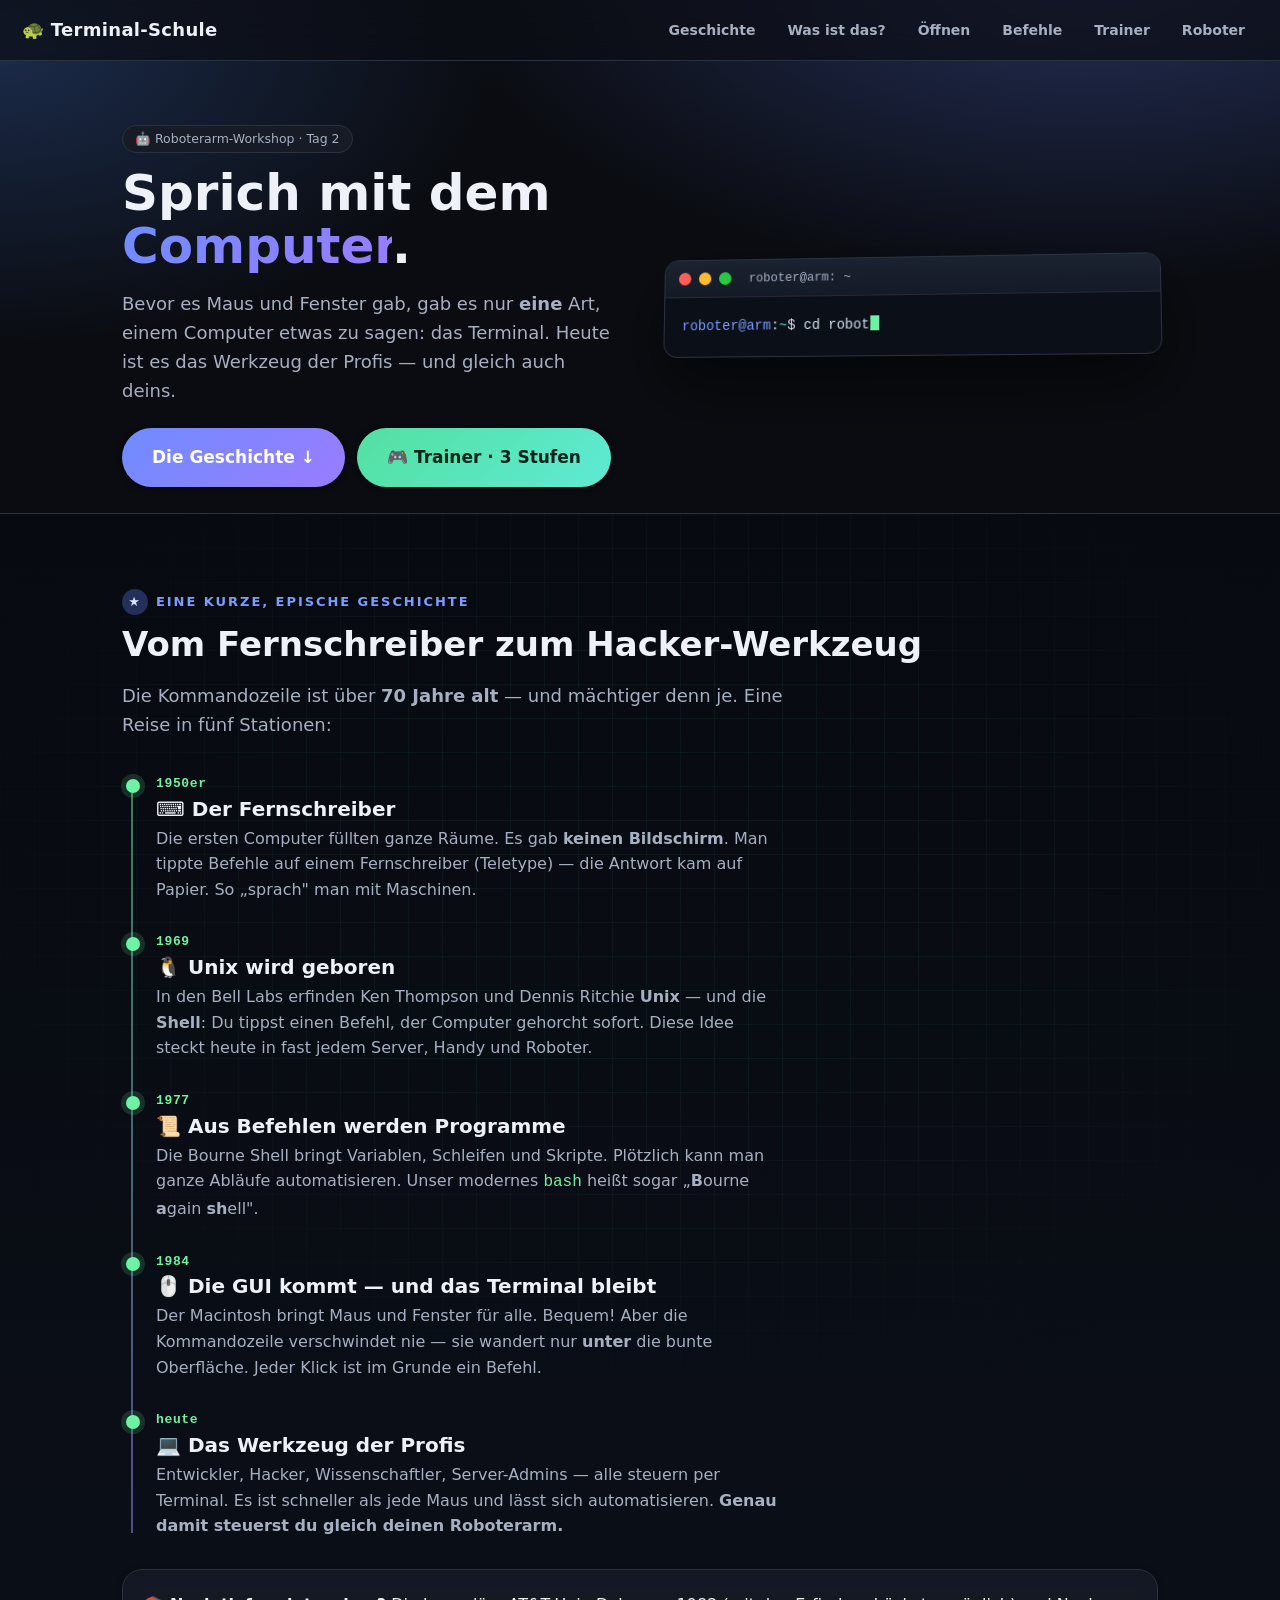
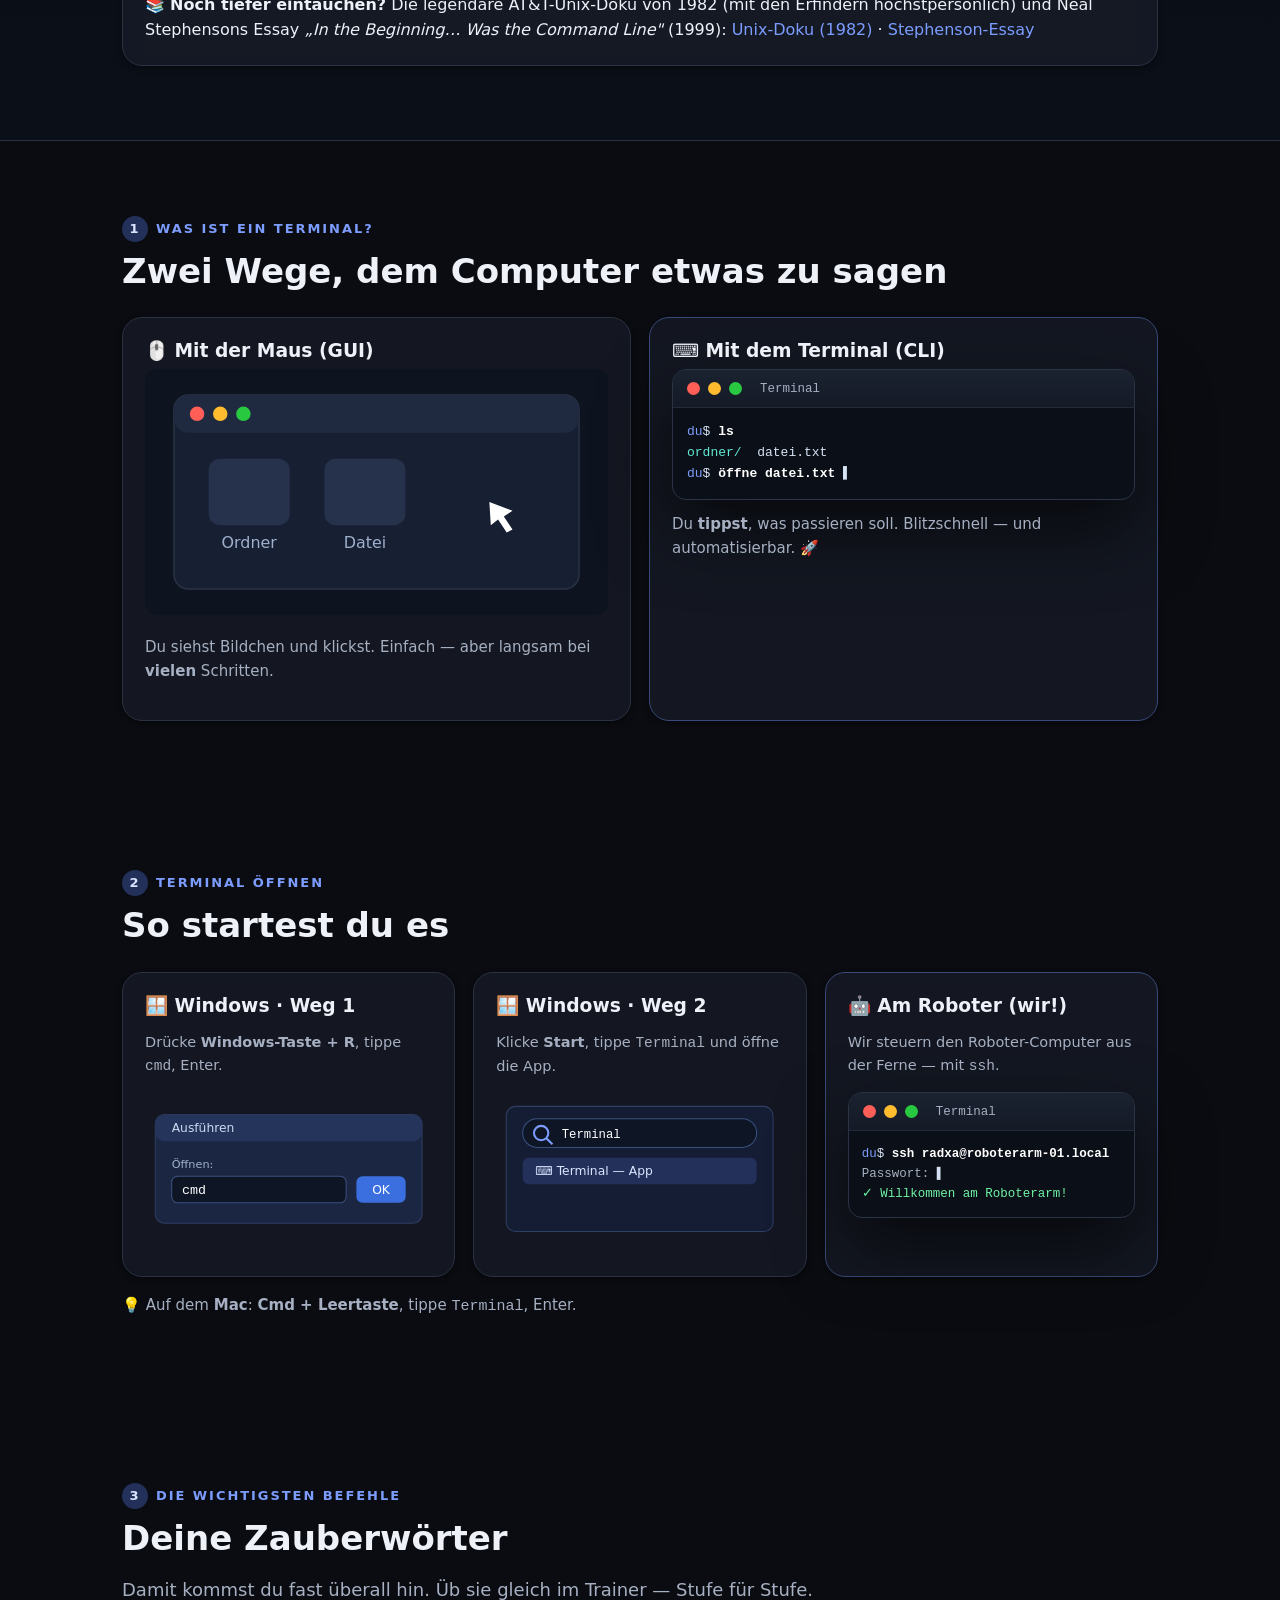
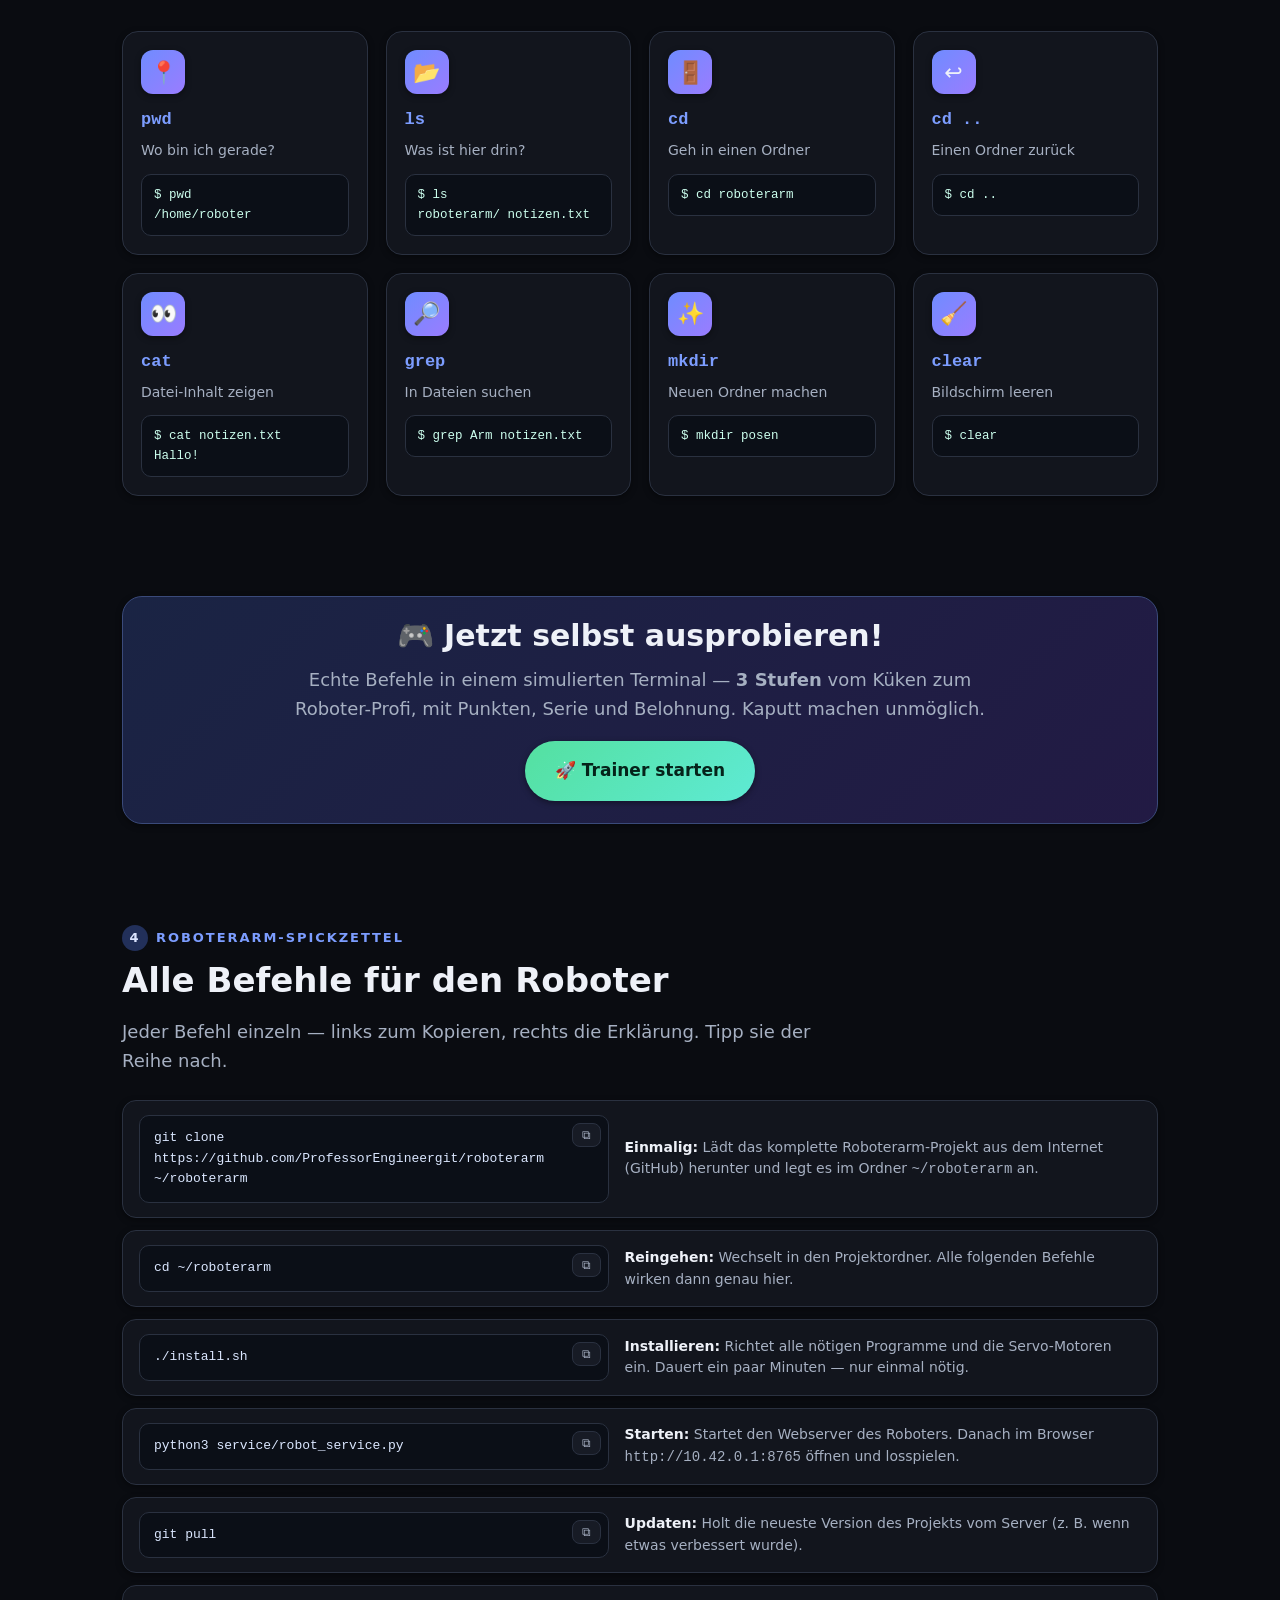
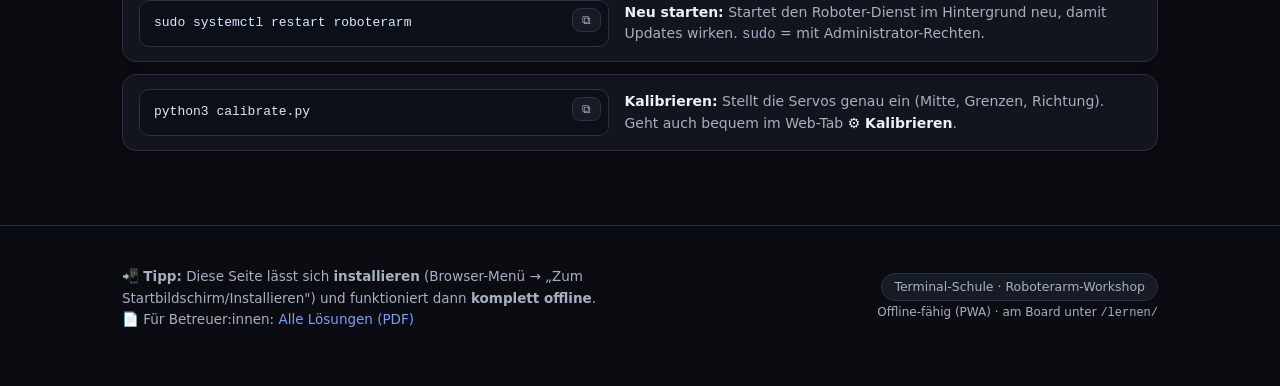
==== commit 1d78dbbc: "Lern-Website: Spickzettel zeilenweise, Trainer-Noten + Zertifikat, Lösungs-PDF - Spickzettel: jeder " ====
--- a/lernen/index.html
+++ b/lernen/index.html
@@ -169,33 +169,15 @@
 <section id="skript"><div class="wrap">
   <span class="kapitel reveal"><span class="nr">4</span> Roboterarm-Spickzettel</span>
   <h2 class="titel reveal">Alle Befehle für den Roboter</h2>
-  <div class="grid g2 reveal" style="margin-top:24px;">
-    <div><h3>① Projekt holen &amp; einrichten</h3>
-      <div class="code"><button class="copy">Kopieren</button><span class="c"># Projekt vom Server holen</span>
-git clone https://github.com/ProfessorEngineergit/roboterarm ~/roboterarm
-cd ~/roboterarm
-<span class="c"># Alles installieren</span>
-./install.sh</div></div>
-    <div><h3>② Server starten</h3>
-      <div class="code"><button class="copy">Kopieren</button><span class="c"># Roboter-Webserver starten</span>
-cd ~/roboterarm
-python3 service/robot_service.py
-<span class="p"># Browser: http://10.42.0.1:8765</span></div></div>
-    <div><h3>③ Neueste Version laden</h3>
-      <div class="code"><button class="copy">Kopieren</button>cd ~/roboterarm
-git pull
-sudo systemctl restart roboterarm</div></div>
-    <div><h3>④ Kalibrieren</h3>
-      <div class="code"><button class="copy">Kopieren</button><span class="c"># oder im Web-Tab ⚙ Kalibrieren</span>
-cd ~/roboterarm
-python3 calibrate.py</div></div>
-  </div>
+  <p class="lead reveal">Jeder Befehl einzeln — links zum Kopieren, rechts die Erklärung. Tipp sie der Reihe nach.</p>
+  <div class="cmd-liste reveal" id="cmd-liste"></div>
 </div></section>
 
 <footer class="foot"><div class="wrap">
   <div class="grid g2" style="align-items:center;">
     <div>📲 <b>Tipp:</b> Diese Seite lässt sich <b>installieren</b> (Browser-Menü → „Zum Startbildschirm/Installieren") und
-      funktioniert dann <b>komplett offline</b>.</div>
+      funktioniert dann <b>komplett offline</b>.<br>
+      📄 Für Betreuer:innen: <a href="loesungen.pdf" target="_blank" rel="noopener">Alle Lösungen (PDF)</a></div>
     <div style="text-align:right;">
       <span class="badge">Terminal-Schule · Roboterarm-Workshop</span><br>
       <span style="font-size:12px;">Offline-fähig (PWA) · am Board unter <code>/lernen/</code></span>
@@ -230,6 +212,29 @@
   <div class="cmd-karte"><div class="ikon" style="font-size:22px;">${i}</div>
     <code>${c}</code><p>${t}</p><div class="mini">${m.replace(/\n/g,"<br>")}</div></div>`).join("");
 
+/* Roboter-Spickzettel: ein Befehl je Zeile + Erklärung daneben */
+const CMDS=[
+  ["git clone https://github.com/ProfessorEngineergit/roboterarm ~/roboterarm",
+   "<b>Einmalig:</b> Lädt das komplette Roboterarm-Projekt aus dem Internet (GitHub) herunter und legt es im Ordner <code>~/roboterarm</code> an."],
+  ["cd ~/roboterarm",
+   "<b>Reingehen:</b> Wechselt in den Projektordner. Alle folgenden Befehle wirken dann genau hier."],
+  ["./install.sh",
+   "<b>Installieren:</b> Richtet alle nötigen Programme und die Servo-Motoren ein. Dauert ein paar Minuten — nur einmal nötig."],
+  ["python3 service/robot_service.py",
+   "<b>Starten:</b> Startet den Webserver des Roboters. Danach im Browser <code>http://10.42.0.1:8765</code> öffnen und losspielen."],
+  ["git pull",
+   "<b>Updaten:</b> Holt die neueste Version des Projekts vom Server (z. B. wenn etwas verbessert wurde)."],
+  ["sudo systemctl restart roboterarm",
+   "<b>Neu starten:</b> Startet den Roboter-Dienst im Hintergrund neu, damit Updates wirken. <code>sudo</code> = mit Administrator-Rechten."],
+  ["python3 calibrate.py",
+   "<b>Kalibrieren:</b> Stellt die Servos genau ein (Mitte, Grenzen, Richtung). Geht auch bequem im Web-Tab <b>⚙ Kalibrieren</b>."],
+];
+document.getElementById("cmd-liste").innerHTML=CMDS.map(([c,e])=>`
+  <div class="cmd-row">
+    <div class="cmd-code"><button class="copy" title="Kopieren">⧉</button>${c.replace(/&/g,"&amp;").replace(/</g,"&lt;")}</div>
+    <div class="cmd-erkl">${e}</div>
+  </div>`).join("");
+
 /* Kopier-Buttons */
 document.querySelectorAll(".copy").forEach(b=>b.addEventListener("click",()=>{
   const c=b.parentElement.cloneNode(true); c.querySelector(".copy").remove();
--- a/lernen/style.css
+++ b/lernen/style.css
@@ -115,6 +115,19 @@
 /* Typewriter-Cursor */
 .tw-cursor{display:inline-block;width:9px;height:1.05em;background:var(--termgreen);vertical-align:-2px;margin-left:1px;animation:blink 1s steps(1) infinite;}
 
+/* Spickzettel: ein Befehl je Zeile, Erklärung daneben */
+.cmd-liste{display:flex;flex-direction:column;gap:12px;margin-top:24px;}
+.cmd-row{display:grid;grid-template-columns:minmax(0,1fr) minmax(0,1.1fr);gap:16px;align-items:center;
+  background:var(--surface);border:1px solid var(--outline);border-radius:14px;padding:14px 16px;box-shadow:var(--e1);}
+@media(max-width:760px){.cmd-row{grid-template-columns:1fr;gap:8px;}}
+.cmd-code{position:relative;background:#0b0f17;border:1px solid var(--outline);border-radius:10px;
+  padding:12px 44px 12px 14px;font-family:ui-monospace,monospace;font-size:13px;color:#dbe7ff;overflow-x:auto;}
+.cmd-code .copy{position:absolute;top:7px;right:7px;background:var(--surface-2);border:1px solid var(--outline);
+  color:var(--muted);border-radius:8px;padding:4px 9px;font-size:12px;cursor:pointer;}
+.cmd-code .copy:hover{color:var(--text);border-color:var(--primary);}
+.cmd-erkl{color:var(--muted);font-size:14px;line-height:1.55;}
+.cmd-erkl b{color:var(--text);}
+
 .foot{padding:40px 0 60px;color:var(--muted);font-size:13.5px;border-top:1px solid var(--outline);}
 .badge{display:inline-block;background:var(--surface-2);border:1px solid var(--outline);border-radius:999px;
   padding:3px 12px;font-size:12.5px;color:var(--muted);}
